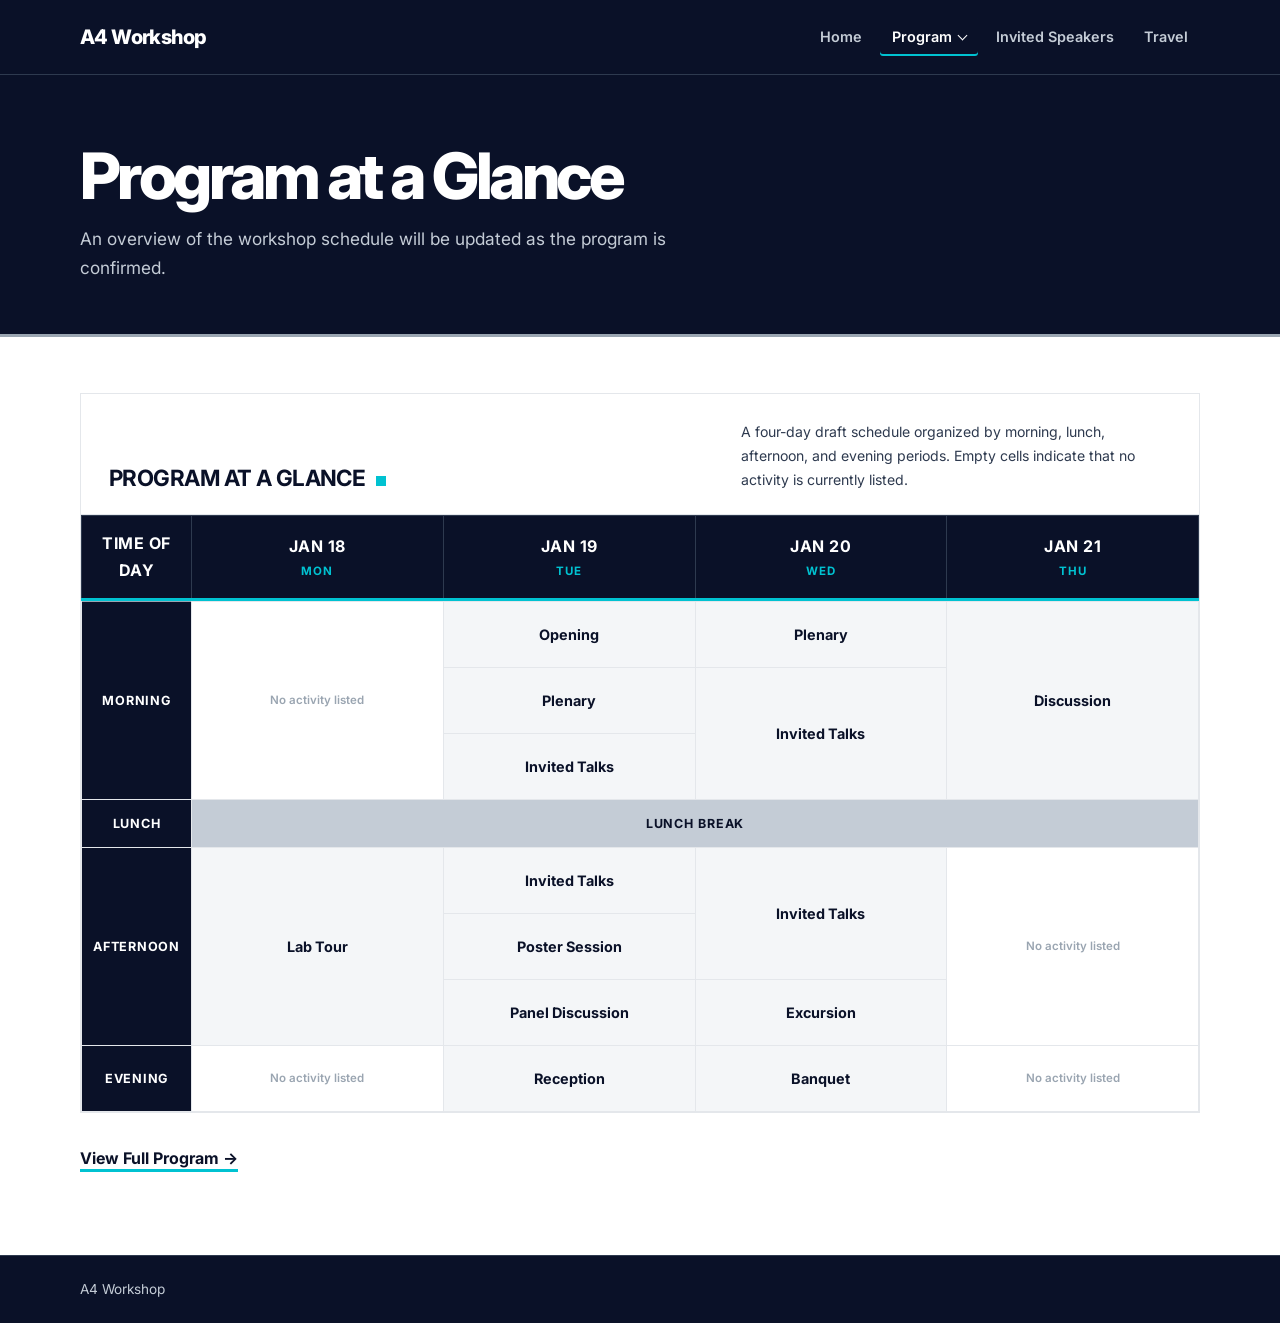
==== program-at-a-glance.html @ ccc7b1e2 "Add program navigation, schedule overview, and travel page" ====
<!doctype html>
<html lang="en">
  <head>
    <meta charset="utf-8">
    <meta name="viewport" content="width=device-width, initial-scale=1">
    <meta name="description" content="Program at a glance for A4 Workshop.">
    <title>Program at a Glance | A4 Workshop</title>
    <link rel="preconnect" href="https://fonts.googleapis.com">
    <link rel="preconnect" href="https://fonts.gstatic.com" crossorigin>
    <link href="https://fonts.googleapis.com/css2?family=Inter:wght@400;500;600;700;800&display=swap" rel="stylesheet">
    <link rel="stylesheet" href="assets/css/style.css">
    <script src="assets/js/main.js" defer></script>
  </head>
  <body>
    <header class="site-header">
      <div class="container header-inner">
        <a class="brand" href="index.html" aria-label="A4 Workshop home">A4 Workshop</a>
        <button class="menu-toggle" type="button" aria-expanded="false" aria-controls="primary-navigation">Menu</button>
        <nav id="primary-navigation" class="primary-navigation" aria-label="Primary navigation">
          <a href="index.html">Home</a>
          <div class="nav-group active">
            <button class="program-toggle" type="button" aria-expanded="false" aria-controls="program-submenu">Program</button>
            <div id="program-submenu" class="program-submenu">
              <a class="active" aria-current="page" href="program-at-a-glance.html">Program at a Glance</a>
              <a href="program.html">Full Program</a>
            </div>
          </div>
          <a href="speakers.html">Invited Speakers</a>
          <a href="travel.html">Travel</a>
        </nav>
      </div>
    </header>
    <main>
      <section class="page-hero"><div class="container"><h1>Program at a Glance</h1><p>An overview of the workshop schedule will be updated as the program is confirmed.</p></div></section>
      <section class="content-section"><div class="container">
        <figure class="program-overview" aria-labelledby="program-overview-title" aria-describedby="program-overview-description">
          <figcaption class="program-overview-heading">
            <div><h2 id="program-overview-title">Program at a Glance</h2></div>
            <p id="program-overview-description">A four-day draft schedule organized by morning, lunch, afternoon, and evening periods. Empty cells indicate that no activity is currently listed.</p>
          </figcaption>
          <div class="program-overview-scroll" tabindex="0" aria-label="Scrollable four-day program overview">
            <table class="program-overview-table">
              <caption class="visually-hidden">A4 Workshop draft program overview, January 18 through January 21</caption>
              <thead><tr><th scope="col">Time of day</th><th scope="col">Jan 18 <span>Mon</span></th><th scope="col">Jan 19 <span>Tue</span></th><th scope="col">Jan 20 <span>Wed</span></th><th scope="col">Jan 21 <span>Thu</span></th></tr></thead>
              <tbody>
                <tr><th scope="rowgroup" rowspan="3">Morning</th><td rowspan="3" class="schedule-empty"><span>No activity listed</span></td><td>Opening</td><td>Plenary</td><td rowspan="3">Discussion</td></tr>
                <tr><td>Plenary</td><td rowspan="2">Invited Talks</td></tr>
                <tr><td>Invited Talks</td></tr>
                <tr class="schedule-lunch"><th scope="row">Lunch</th><td colspan="4">Lunch Break</td></tr>
                <tr><th scope="rowgroup" rowspan="3">Afternoon</th><td rowspan="3">Lab Tour</td><td>Invited Talks</td><td rowspan="2">Invited Talks</td><td rowspan="3" class="schedule-empty"><span>No activity listed</span></td></tr>
                <tr><td>Poster Session</td></tr>
                <tr><td>Panel Discussion</td><td>Excursion</td></tr>
                <tr><th scope="row">Evening</th><td class="schedule-empty"><span>No activity listed</span></td><td>Reception</td><td>Banquet</td><td class="schedule-empty"><span>No activity listed</span></td></tr>
              </tbody>
            </table>
          </div>
        </figure>
        <p class="glance-link"><a href="program.html">View Full Program <span aria-hidden="true">→</span></a></p>
      </div></section>
    </main>
    <footer class="site-footer"><div class="container">A4 Workshop</div></footer>
  </body>
</html>
---- assets/css/style.css ----
:root {
  --navy: #0A1128;
  --slate-navy: #2E3A4F;
  --medium-gray: #9AA5B1;
  --light-gray: #E4E7EB;
  --off-white: #F4F6F8;
  --page-white: #FFFFFF;
  --cool-gray: #C4CCD6;
  --electric-cyan: #00C2D1;
  --max-width: 1120px;
}

* { box-sizing: border-box; }
html { scroll-behavior: smooth; }
body { margin: 0; background: var(--page-white); color: var(--navy); font: 400 16px/1.7 Inter, ui-sans-serif, system-ui, -apple-system, BlinkMacSystemFont, "Segoe UI", sans-serif; }
a { color: inherit; }
.container { width: min(calc(100% - 40px), var(--max-width)); margin-inline: auto; }

.site-header { position: sticky; top: 0; z-index: 10; background: var(--navy); border-bottom: 1px solid var(--slate-navy); }
.header-inner { min-height: 74px; display: flex; align-items: center; justify-content: space-between; gap: 24px; }
.brand { color: var(--page-white); font-size: 1.25rem; font-weight: 800; letter-spacing: -0.03em; text-decoration: none; }
.primary-navigation { display: flex; align-items: center; gap: 6px; }
.primary-navigation > a, .program-toggle { color: var(--cool-gray); font: 600 0.9rem/1.4 Inter, ui-sans-serif, system-ui, sans-serif; padding: 9px 12px; border: 0; border-radius: 3px; background: transparent; text-decoration: none; cursor: pointer; }
.primary-navigation > a:hover, .primary-navigation > a:focus-visible, .program-toggle:hover, .program-toggle:focus-visible { color: var(--navy); background: var(--electric-cyan); outline: none; }
.primary-navigation > a.active, .nav-group.active > .program-toggle { color: var(--page-white); box-shadow: inset 0 -2px 0 var(--electric-cyan); }
.nav-group { position: relative; }.program-toggle::after { content: ""; display: inline-block; width: 6px; height: 6px; margin: 0 0 3px 7px; border-right: 1.5px solid currentColor; border-bottom: 1.5px solid currentColor; transform: rotate(45deg); }.program-toggle[aria-expanded="true"]::after { margin-bottom: -1px; transform: rotate(225deg); }
.program-submenu { display: none; position: absolute; top: calc(100% + 8px); left: 0; z-index: 20; min-width: 218px; padding: 6px; border: 1px solid var(--slate-navy); background: var(--navy); box-shadow: 0 12px 24px rgb(10 17 40 / 20%); }.nav-group:hover .program-submenu, .nav-group:focus-within .program-submenu, .nav-group.is-open .program-submenu { display: block; }.program-submenu a { display: block; color: var(--cool-gray); padding: 9px 10px; font-size: 0.88rem; font-weight: 600; text-decoration: none; }.program-submenu a:hover, .program-submenu a:focus-visible, .program-submenu a.active { color: var(--navy); background: var(--electric-cyan); outline: none; }
.menu-toggle { display: none; border: 1px solid var(--medium-gray); border-radius: 3px; background: transparent; color: var(--page-white); padding: 7px 10px; font: inherit; }
.menu-toggle:focus-visible, a:focus-visible { outline: 3px solid var(--electric-cyan); outline-offset: 3px; }

.gateway { min-height: calc(100vh - 126px); display: grid; align-items: center; padding: 80px 0; background: var(--navy); }
.gateway-content { max-width: 850px; margin-left: max(20px, calc((100% - var(--max-width)) / 2)); }
h1, h2, h3, p { margin-top: 0; }
h1 { max-width: 700px; margin-bottom: 16px; color: var(--navy); font-size: clamp(2.6rem, 7vw, 5.4rem); font-weight: 800; line-height: 1.04; letter-spacing: -0.055em; }
h2 { font-size: 1.4rem; font-weight: 700; letter-spacing: -0.025em; line-height: 1.25; }
h3 { margin-bottom: 3px; font-size: 1.08rem; font-weight: 700; }
.gateway h1 { color: var(--page-white); }
.preview-notice { max-width: 610px; margin-bottom: 12px; color: var(--electric-cyan); font-size: 0.84rem; font-weight: 600; letter-spacing: 0.015em; }
.gateway-intro { max-width: 550px; margin-bottom: 42px; color: var(--cool-gray); font-size: 1.16rem; }
.gateway-links { display: grid; grid-template-columns: repeat(2, minmax(0, 1fr)); gap: 16px; }
.feature-link { min-height: 160px; display: grid; align-content: space-between; padding: 22px; border: 1px solid var(--slate-navy); background: var(--off-white); color: var(--navy); text-decoration: none; transition: border-color 0.16s ease, background-color 0.16s ease, transform 0.16s ease; }
.feature-link:hover, .feature-link:focus-visible { border-color: var(--electric-cyan); background: var(--page-white); transform: translateY(-2px); }
.feature-link span, .feature-link small { color: var(--slate-navy); font-size: 0.83rem; }.feature-link strong { font-size: 1.3rem; font-weight: 700; }

.page-hero { padding: 68px 0 52px; background: var(--navy); border-bottom: 3px solid var(--medium-gray); }
.page-hero h1 { margin-bottom: 14px; color: var(--page-white); font-size: clamp(2.5rem, 5vw, 4.4rem); }.page-hero p:last-child { max-width: 650px; margin-bottom: 0; color: var(--cool-gray); font-size: 1.08rem; }
.content-section { padding: 56px 0 82px; background: var(--page-white); }.section-note { max-width: 850px; margin-bottom: 30px; padding: 15px 17px; border-left: 3px solid var(--electric-cyan); background: var(--off-white); color: var(--slate-navy); font-size: 0.95rem; }

.speaker-grid { display: grid; grid-template-columns: repeat(3, minmax(0, 1fr)); gap: 22px; }.speaker-card { overflow: hidden; border: 1px solid var(--light-gray); background: var(--off-white); }.speaker-photo { aspect-ratio: 4 / 3; display: grid; place-items: center; background: var(--cool-gray); color: var(--slate-navy); text-align: center; font-size: 0.86rem; line-height: 1.4; }.speaker-content { padding: 22px; }.speaker-content h2 { margin-bottom: 10px; }.affiliation { margin-bottom: 16px; color: var(--slate-navy); font-weight: 600; }.speaker-content p { font-size: 0.94rem; }.speaker-content .bio { margin-bottom: 0; color: var(--slate-navy); }

.program-day { margin-top: 42px; }.day-heading { padding-bottom: 14px; border-bottom: 2px solid var(--medium-gray); }.day-heading h2 { margin-bottom: 0; }.timeline { margin: 0; padding: 0; list-style: none; }.timeline li { display: grid; grid-template-columns: 160px 1fr; gap: 28px; padding: 23px; border-bottom: 1px solid var(--light-gray); background: var(--off-white); }.timeline li + li { margin-top: 1px; }.timeline li.is-lunch, .timeline li.is-secondary { background: var(--cool-gray); }.timeline time { color: var(--slate-navy); font-weight: 700; }.timeline p:last-child { margin-bottom: 0; color: var(--slate-navy); }

.program-overview { margin: 0; border: 1px solid var(--light-gray); background: var(--page-white); }.program-overview-heading { display: flex; align-items: end; justify-content: space-between; gap: 28px; padding: 26px 28px 22px; border-bottom: 1px solid var(--light-gray); }.program-overview-heading h2 { margin-bottom: 0; text-transform: uppercase; }.program-overview-heading h2::after { content: ""; display: inline-block; width: 10px; height: 10px; margin-left: 11px; background: var(--electric-cyan); }.program-overview-heading > p { max-width: 430px; margin: 0; color: var(--slate-navy); font-size: 0.88rem; }.program-overview-scroll { overflow-x: auto; }.program-overview-scroll:focus-visible { outline: 3px solid var(--electric-cyan); outline-offset: 3px; }.program-overview-table { width: 100%; min-width: 900px; border-collapse: collapse; table-layout: fixed; }.program-overview-table th, .program-overview-table td { border: 1px solid var(--light-gray); }.program-overview-table thead th { padding: 14px 6px; background: var(--navy); border-color: var(--slate-navy); border-bottom: 3px solid var(--electric-cyan); color: var(--page-white); font-size: 1rem; font-weight: 700; letter-spacing: 0.03em; text-align: center; text-transform: uppercase; }.program-overview-table thead th:first-child { width: 110px; }.program-overview-table thead span { display: block; margin-top: 2px; color: var(--electric-cyan); font-size: 0.72rem; letter-spacing: 0.08em; }.program-overview-table tbody > tr { height: 66px; }.program-overview-table tbody th { padding: 10px; background: var(--navy); border-top-color: var(--medium-gray); color: var(--page-white); font-size: 0.79rem; font-weight: 700; letter-spacing: 0.06em; text-align: center; text-transform: uppercase; vertical-align: middle; }.program-overview-table tbody td { padding: 10px 8px; background: var(--off-white); color: var(--navy); font-size: 0.9rem; font-weight: 700; line-height: 1.35; text-align: center; vertical-align: middle; }.program-overview-table .schedule-lunch { height: 48px; }.program-overview-table .schedule-lunch td { background: var(--cool-gray); font-size: 0.78rem; letter-spacing: 0.07em; text-transform: uppercase; }.program-overview-table .schedule-empty { background: var(--page-white); color: var(--medium-gray); font-size: 0.72rem; font-weight: 600; }.glance-link { margin: 32px 0 0; }.glance-link a { color: var(--navy); font-weight: 700; text-decoration-color: var(--electric-cyan); text-decoration-thickness: 3px; text-underline-offset: 5px; }.visually-hidden { position: absolute; width: 1px; height: 1px; padding: 0; margin: -1px; overflow: hidden; clip: rect(0, 0, 0, 0); white-space: nowrap; border: 0; }
.anchor-navigation { border-bottom: 1px solid var(--light-gray); background: var(--off-white); }.anchor-navigation .container { display: flex; gap: 24px; overflow-x: auto; }.anchor-navigation a { flex: 0 0 auto; padding: 14px 0 12px; color: var(--slate-navy); font-size: 0.9rem; font-weight: 700; text-decoration: none; }.anchor-navigation a:hover, .anchor-navigation a:focus-visible { color: var(--navy); box-shadow: inset 0 -2px 0 var(--electric-cyan); outline: none; }.travel-layout { display: grid; gap: 56px; }.travel-section { scroll-margin-top: 110px; }.travel-section-heading { margin-bottom: 14px; border-bottom: 2px solid var(--medium-gray); }.travel-section-heading h2 { margin-bottom: 12px; }.travel-panel { padding: 26px; border: 1px solid var(--light-gray); background: var(--off-white); }.travel-panel h3 { color: var(--navy); }.travel-panel p { max-width: 720px; margin-bottom: 0; color: var(--slate-navy); }

.site-footer { padding: 22px 0; background: var(--navy); border-top: 1px solid var(--slate-navy); color: var(--cool-gray); font-size: 0.85rem; }

@media (max-width: 720px) { .header-inner { min-height: 64px; flex-wrap: wrap; padding-block: 12px; }.menu-toggle { display: block; }.primary-navigation { display: none; width: 100%; flex-direction: column; align-items: stretch; padding-top: 4px; }.primary-navigation.is-open { display: flex; }.primary-navigation > a, .program-toggle { display: block; width: 100%; padding: 10px 0; text-align: left; }.primary-navigation > a.active, .nav-group.active > .program-toggle { box-shadow: inset 2px 0 0 var(--electric-cyan); padding-left: 10px; }.nav-group { width: 100%; }.program-submenu { position: static; min-width: 0; margin: 2px 0 5px; padding: 4px 0 4px 12px; border: 0; border-left: 1px solid var(--slate-navy); box-shadow: none; }.nav-group:hover .program-submenu { display: none; }.nav-group.is-open .program-submenu, .nav-group:focus-within .program-submenu { display: block; }.program-submenu a { padding: 8px 10px; }.gateway { min-height: calc(100vh - 116px); padding: 58px 0; }.gateway-content { margin-left: auto; }.gateway-links, .speaker-grid { grid-template-columns: 1fr; }.page-hero { padding: 52px 0 40px; }.program-overview-heading { display: block; padding: 22px 20px 18px; }.program-overview-heading > p { margin-top: 14px; }.program-overview-table { min-width: 780px; }.program-overview-table thead th:first-child { width: 96px; }.program-overview-table thead th { font-size: 0.88rem; }.program-overview-table tbody td { font-size: 0.84rem; }.timeline li { grid-template-columns: 1fr; gap: 5px; padding: 20px; }.travel-layout { gap: 42px; } }
@media (prefers-reduced-motion: reduce) { html { scroll-behavior: auto; }.feature-link { transition: none; }.feature-link:hover { transform: none; } }
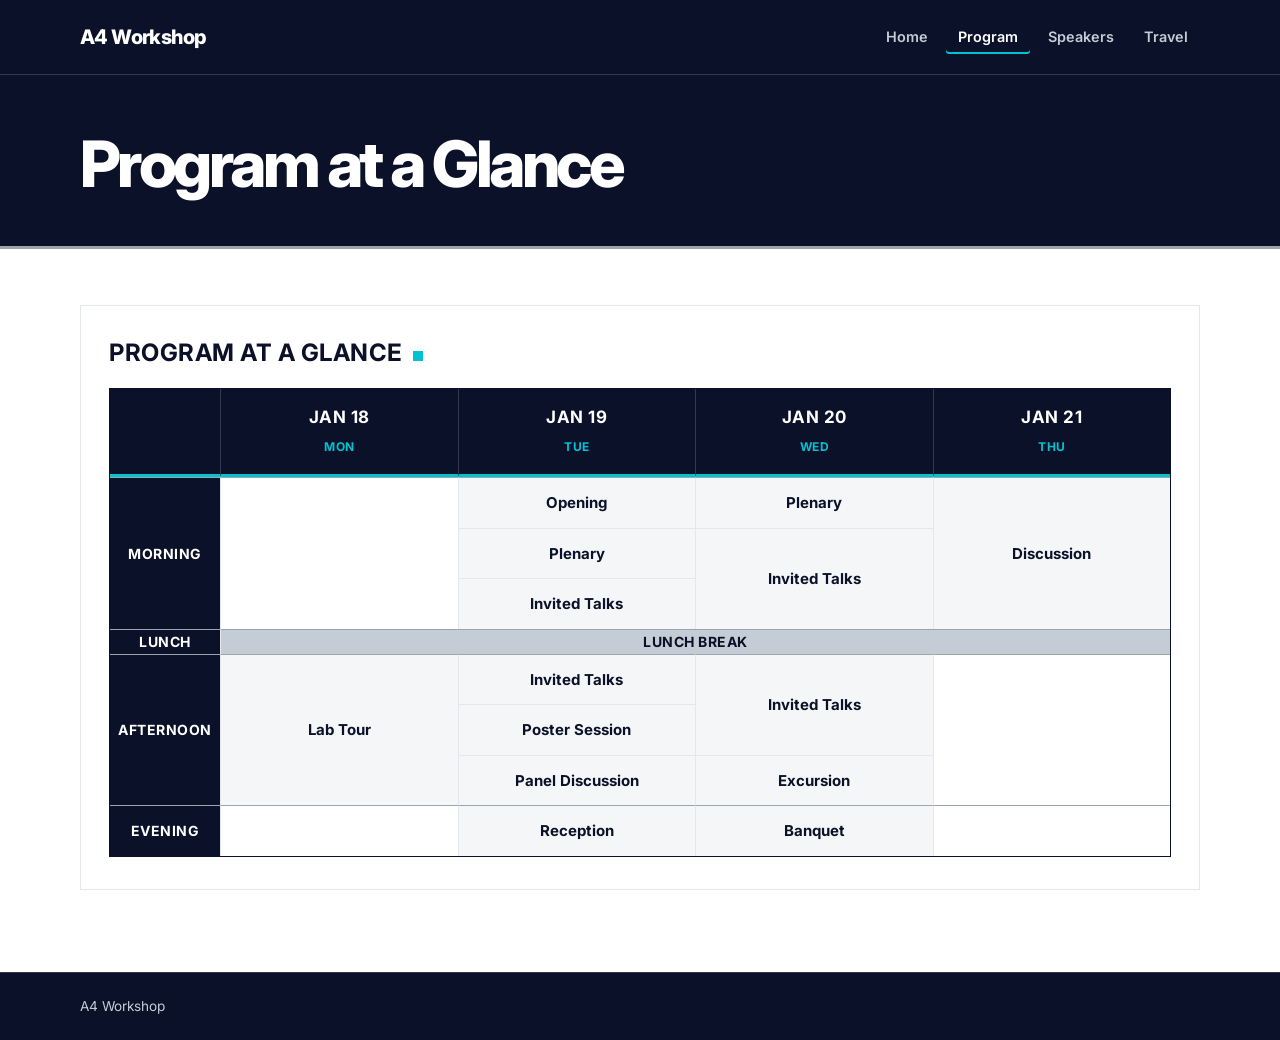
==== commit c86d0ef8: "Update workshop navigation and content" ====
--- a/program-at-a-glance.html
+++ b/program-at-a-glance.html
@@ -19,43 +19,55 @@
         <nav id="primary-navigation" class="primary-navigation" aria-label="Primary navigation">
           <a href="index.html">Home</a>
           <div class="nav-group active">
-            <button class="program-toggle" type="button" aria-expanded="false" aria-controls="program-submenu">Program</button>
+            <a class="program-link active" aria-current="page" href="program-at-a-glance.html">Program</a>
             <div id="program-submenu" class="program-submenu">
-              <a class="active" aria-current="page" href="program-at-a-glance.html">Program at a Glance</a>
               <a href="program.html">Full Program</a>
             </div>
           </div>
-          <a href="speakers.html">Invited Speakers</a>
+          <a href="speakers.html">Speakers</a>
           <a href="travel.html">Travel</a>
         </nav>
       </div>
     </header>
     <main>
-      <section class="page-hero"><div class="container"><h1>Program at a Glance</h1><p>An overview of the workshop schedule will be updated as the program is confirmed.</p></div></section>
+      <section class="page-hero"><div class="container"><h1>Program at a Glance</h1></div></section>
       <section class="content-section"><div class="container">
-        <figure class="program-overview" aria-labelledby="program-overview-title" aria-describedby="program-overview-description">
-          <figcaption class="program-overview-heading">
-            <div><h2 id="program-overview-title">Program at a Glance</h2></div>
-            <p id="program-overview-description">A four-day draft schedule organized by morning, lunch, afternoon, and evening periods. Empty cells indicate that no activity is currently listed.</p>
-          </figcaption>
-          <div class="program-overview-scroll" tabindex="0" aria-label="Scrollable four-day program overview">
-            <table class="program-overview-table">
-              <caption class="visually-hidden">A4 Workshop draft program overview, January 18 through January 21</caption>
-              <thead><tr><th scope="col">Time of day</th><th scope="col">Jan 18 <span>Mon</span></th><th scope="col">Jan 19 <span>Tue</span></th><th scope="col">Jan 20 <span>Wed</span></th><th scope="col">Jan 21 <span>Thu</span></th></tr></thead>
-              <tbody>
-                <tr><th scope="rowgroup" rowspan="3">Morning</th><td rowspan="3" class="schedule-empty"><span>No activity listed</span></td><td>Opening</td><td>Plenary</td><td rowspan="3">Discussion</td></tr>
-                <tr><td>Plenary</td><td rowspan="2">Invited Talks</td></tr>
-                <tr><td>Invited Talks</td></tr>
-                <tr class="schedule-lunch"><th scope="row">Lunch</th><td colspan="4">Lunch Break</td></tr>
-                <tr><th scope="rowgroup" rowspan="3">Afternoon</th><td rowspan="3">Lab Tour</td><td>Invited Talks</td><td rowspan="2">Invited Talks</td><td rowspan="3" class="schedule-empty"><span>No activity listed</span></td></tr>
-                <tr><td>Poster Session</td></tr>
-                <tr><td>Panel Discussion</td><td>Excursion</td></tr>
-                <tr><th scope="row">Evening</th><td class="schedule-empty"><span>No activity listed</span></td><td>Reception</td><td>Banquet</td><td class="schedule-empty"><span>No activity listed</span></td></tr>
-              </tbody>
-            </table>
+        <div style="font-family: 'Inter', 'Space Grotesk', sans-serif; background: #FFFFFF; padding: 32px 28px; border: 1px solid #E4E7EB;">
+          <div style="display:flex; align-items:baseline; gap:10px; margin-bottom:20px;">
+            <h2 style="font-weight: 700; font-size: 24px; color: #0A1128; margin: 0; letter-spacing: 0.5px; text-transform: uppercase;">Program at a glance</h2>
+            <span style="width:10px; height:10px; background:#00C2D1;"></span>
           </div>
-        </figure>
-        <p class="glance-link"><a href="program.html">View Full Program <span aria-hidden="true">→</span></a></p>
+          <div style="display: grid; grid-template-columns: 110px repeat(4, 1fr); border: 1px solid #0A1128;">
+            <div style="grid-column:1/2; grid-row:1/2; background:#0A1128; border-bottom: 3px solid #00C2D1;"></div>
+            <div style="grid-column:2/3; grid-row:1/2; background: #0A1128; color: #FFFFFF; text-align: center; padding: 14px 6px; font-weight: 700; font-size: 17px; border-left: 1px solid #2E3A4F; border-bottom: 3px solid #00C2D1; letter-spacing: 0.5px;">JAN 18<br><span style="font-size:12px; font-weight:700; color:#00C2D1;">MON</span></div>
+            <div style="grid-column:3/4; grid-row:1/2; background: #0A1128; color: #FFFFFF; text-align: center; padding: 14px 6px; font-weight: 700; font-size: 17px; border-left: 1px solid #2E3A4F; border-bottom: 3px solid #00C2D1; letter-spacing: 0.5px;">JAN 19<br><span style="font-size:12px; font-weight:700; color:#00C2D1;">TUE</span></div>
+            <div style="grid-column:4/5; grid-row:1/2; background: #0A1128; color: #FFFFFF; text-align: center; padding: 14px 6px; font-weight: 700; font-size: 17px; border-left: 1px solid #2E3A4F; border-bottom: 3px solid #00C2D1; letter-spacing: 0.5px;">JAN 20<br><span style="font-size:12px; font-weight:700; color:#00C2D1;">WED</span></div>
+            <div style="grid-column:5/6; grid-row:1/2; background: #0A1128; color: #FFFFFF; text-align: center; padding: 14px 6px; font-weight: 700; font-size: 17px; border-left: 1px solid #2E3A4F; border-bottom: 3px solid #00C2D1; letter-spacing: 0.5px;">JAN 21<br><span style="font-size:12px; font-weight:700; color:#00C2D1;">THU</span></div>
+            <div style="grid-column:1/2; grid-row:2/5; background: #0A1128; color: #FFFFFF; display:flex; align-items:center; justify-content:center; font-size: 14px; font-weight: 700; letter-spacing: 0.5px; text-transform: uppercase; border-top: 1.5px solid #9AA5B1;">Morning</div>
+            <div style="grid-column:2/3; grid-row:2/5; background:#FFFFFF; border-left:1px solid #E4E7EB; border-top:1.5px solid #9AA5B1;"></div>
+            <div style="grid-column:3/4; grid-row:2/3; background:#F4F6F8; color:#0A1128; font-weight:700; font-size:15px; padding:12px 8px; display:flex; align-items:center; justify-content:center; text-align:center; border-left:1px solid #E4E7EB; border-top:1.5px solid #9AA5B1;">Opening</div>
+            <div style="grid-column:4/5; grid-row:2/3; background:#F4F6F8; color:#0A1128; font-weight:700; font-size:15px; padding:12px 8px; display:flex; align-items:center; justify-content:center; text-align:center; border-left:1px solid #E4E7EB; border-top:1.5px solid #9AA5B1;">Plenary</div>
+            <div style="grid-column:5/6; grid-row:2/5; background:#F4F6F8; color:#0A1128; font-weight:700; font-size:15px; padding:12px 8px; display:flex; align-items:center; justify-content:center; text-align:center; border-left:1px solid #E4E7EB; border-top:1.5px solid #9AA5B1;">Discussion</div>
+            <div style="grid-column:3/4; grid-row:3/4; background:#F4F6F8; color:#0A1128; font-weight:700; font-size:15px; padding:12px 8px; display:flex; align-items:center; justify-content:center; text-align:center; border-left:1px solid #E4E7EB; border-top:1px solid #E4E7EB;">Plenary</div>
+            <div style="grid-column:4/5; grid-row:3/5; background:#F4F6F8; color:#0A1128; font-weight:700; font-size:15px; padding:12px 8px; display:flex; align-items:center; justify-content:center; text-align:center; border-left:1px solid #E4E7EB; border-top:1px solid #E4E7EB;">Invited Talks</div>
+            <div style="grid-column:3/4; grid-row:4/5; background:#F4F6F8; color:#0A1128; font-weight:700; font-size:15px; padding:12px 8px; display:flex; align-items:center; justify-content:center; text-align:center; border-left:1px solid #E4E7EB; border-top:1px solid #E4E7EB;">Invited Talks</div>
+            <div style="grid-column:1/2; grid-row:5/6; background:#0A1128; color:#FFFFFF; display:flex; align-items:center; justify-content:center; font-size:14px; font-weight:700; letter-spacing:0.5px; text-transform:uppercase; border-top:1.5px solid #9AA5B1;">Lunch</div>
+            <div style="grid-column:2/6; grid-row:5/6; background:#C4CCD6; color:#0A1128; font-weight:700; font-size:14px; letter-spacing:0.5px; text-transform:uppercase; display:flex; align-items:center; justify-content:center; border-left:1px solid #E4E7EB; border-top:1.5px solid #9AA5B1;">Lunch break</div>
+            <div style="grid-column:1/2; grid-row:6/9; background:#0A1128; color:#FFFFFF; display:flex; align-items:center; justify-content:center; font-size:14px; font-weight:700; letter-spacing:0.5px; text-transform:uppercase; border-top:1.5px solid #9AA5B1;">Afternoon</div>
+            <div style="grid-column:2/3; grid-row:6/9; background:#F4F6F8; color:#0A1128; font-weight:700; font-size:15px; padding:12px 8px; display:flex; align-items:center; justify-content:center; text-align:center; border-left:1px solid #E4E7EB; border-top:1.5px solid #9AA5B1;">Lab Tour</div>
+            <div style="grid-column:3/4; grid-row:6/7; background:#F4F6F8; color:#0A1128; font-weight:700; font-size:15px; padding:12px 8px; display:flex; align-items:center; justify-content:center; text-align:center; border-left:1px solid #E4E7EB; border-top:1.5px solid #9AA5B1;">Invited Talks</div>
+            <div style="grid-column:4/5; grid-row:6/8; background:#F4F6F8; color:#0A1128; font-weight:700; font-size:15px; padding:12px 8px; display:flex; align-items:center; justify-content:center; text-align:center; border-left:1px solid #E4E7EB; border-top:1.5px solid #9AA5B1;">Invited Talks</div>
+            <div style="grid-column:5/6; grid-row:6/9; background:#FFFFFF; border-left:1px solid #E4E7EB; border-top:1.5px solid #9AA5B1;"></div>
+            <div style="grid-column:3/4; grid-row:7/8; background:#F4F6F8; color:#0A1128; font-weight:700; font-size:15px; padding:12px 8px; display:flex; align-items:center; justify-content:center; text-align:center; border-left:1px solid #E4E7EB; border-top:1px solid #E4E7EB;">Poster Session</div>
+            <div style="grid-column:3/4; grid-row:8/9; background:#F4F6F8; color:#0A1128; font-weight:700; font-size:15px; padding:12px 8px; display:flex; align-items:center; justify-content:center; text-align:center; border-left:1px solid #E4E7EB; border-top:1px solid #E4E7EB;">Panel Discussion</div>
+            <div style="grid-column:4/5; grid-row:8/9; background:#F4F6F8; color:#0A1128; font-weight:700; font-size:15px; padding:12px 8px; display:flex; align-items:center; justify-content:center; text-align:center; border-left:1px solid #E4E7EB; border-top:1px solid #E4E7EB;">Excursion</div>
+            <div style="grid-column:1/2; grid-row:9/10; background:#0A1128; color:#FFFFFF; display:flex; align-items:center; justify-content:center; font-size:14px; font-weight:700; letter-spacing:0.5px; text-transform:uppercase; border-top:1.5px solid #9AA5B1;">Evening</div>
+            <div style="grid-column:2/3; grid-row:9/10; background:#FFFFFF; border-left:1px solid #E4E7EB; border-top:1.5px solid #9AA5B1;"></div>
+            <div style="grid-column:3/4; grid-row:9/10; background:#F4F6F8; color:#0A1128; font-weight:700; font-size:15px; padding:12px 8px; display:flex; align-items:center; justify-content:center; text-align:center; border-left:1px solid #E4E7EB; border-top:1.5px solid #9AA5B1;">Reception</div>
+            <div style="grid-column:4/5; grid-row:9/10; background:#F4F6F8; color:#0A1128; font-weight:700; font-size:15px; padding:12px 8px; display:flex; align-items:center; justify-content:center; text-align:center; border-left:1px solid #E4E7EB; border-top:1.5px solid #9AA5B1;">Banquet</div>
+            <div style="grid-column:5/6; grid-row:9/10; background:#FFFFFF; border-left:1px solid #E4E7EB; border-top:1.5px solid #9AA5B1;"></div>
+          </div>
+        </div>
       </div></section>
     </main>
     <footer class="site-footer"><div class="container">A4 Workshop</div></footer>
--- a/assets/css/style.css
+++ b/assets/css/style.css
@@ -1,6 +1,7 @@
 :root {
   --navy: #0A1128;
   --slate-navy: #2E3A4F;
+  --soft-navy: #5B6B8C;
   --medium-gray: #9AA5B1;
   --light-gray: #E4E7EB;
   --off-white: #F4F6F8;
@@ -20,10 +21,10 @@
 .header-inner { min-height: 74px; display: flex; align-items: center; justify-content: space-between; gap: 24px; }
 .brand { color: var(--page-white); font-size: 1.25rem; font-weight: 800; letter-spacing: -0.03em; text-decoration: none; }
 .primary-navigation { display: flex; align-items: center; gap: 6px; }
-.primary-navigation > a, .program-toggle { color: var(--cool-gray); font: 600 0.9rem/1.4 Inter, ui-sans-serif, system-ui, sans-serif; padding: 9px 12px; border: 0; border-radius: 3px; background: transparent; text-decoration: none; cursor: pointer; }
-.primary-navigation > a:hover, .primary-navigation > a:focus-visible, .program-toggle:hover, .program-toggle:focus-visible { color: var(--navy); background: var(--electric-cyan); outline: none; }
-.primary-navigation > a.active, .nav-group.active > .program-toggle { color: var(--page-white); box-shadow: inset 0 -2px 0 var(--electric-cyan); }
-.nav-group { position: relative; }.program-toggle::after { content: ""; display: inline-block; width: 6px; height: 6px; margin: 0 0 3px 7px; border-right: 1.5px solid currentColor; border-bottom: 1.5px solid currentColor; transform: rotate(45deg); }.program-toggle[aria-expanded="true"]::after { margin-bottom: -1px; transform: rotate(225deg); }
+.primary-navigation > a, .program-link { color: var(--cool-gray); font: 600 0.9rem/1.4 Inter, ui-sans-serif, system-ui, sans-serif; padding: 9px 12px; border: 0; border-radius: 3px; background: transparent; text-decoration: none; }
+.primary-navigation > a:hover, .primary-navigation > a:focus-visible, .program-link:hover, .program-link:focus-visible { color: var(--navy); background: var(--electric-cyan); outline: none; }
+.primary-navigation > a.active, .program-link.active, .nav-group.active > .program-link { color: var(--page-white); box-shadow: inset 0 -2px 0 var(--electric-cyan); }
+.nav-group { position: relative; }
 .program-submenu { display: none; position: absolute; top: calc(100% + 8px); left: 0; z-index: 20; min-width: 218px; padding: 6px; border: 1px solid var(--slate-navy); background: var(--navy); box-shadow: 0 12px 24px rgb(10 17 40 / 20%); }.nav-group:hover .program-submenu, .nav-group:focus-within .program-submenu, .nav-group.is-open .program-submenu { display: block; }.program-submenu a { display: block; color: var(--cool-gray); padding: 9px 10px; font-size: 0.88rem; font-weight: 600; text-decoration: none; }.program-submenu a:hover, .program-submenu a:focus-visible, .program-submenu a.active { color: var(--navy); background: var(--electric-cyan); outline: none; }
 .menu-toggle { display: none; border: 1px solid var(--medium-gray); border-radius: 3px; background: transparent; color: var(--page-white); padding: 7px 10px; font: inherit; }
 .menu-toggle:focus-visible, a:focus-visible { outline: 3px solid var(--electric-cyan); outline-offset: 3px; }
@@ -42,18 +43,18 @@
 .feature-link:hover, .feature-link:focus-visible { border-color: var(--electric-cyan); background: var(--page-white); transform: translateY(-2px); }
 .feature-link span, .feature-link small { color: var(--slate-navy); font-size: 0.83rem; }.feature-link strong { font-size: 1.3rem; font-weight: 700; }
 
-.page-hero { padding: 68px 0 52px; background: var(--navy); border-bottom: 3px solid var(--medium-gray); }
-.page-hero h1 { margin-bottom: 14px; color: var(--page-white); font-size: clamp(2.5rem, 5vw, 4.4rem); }.page-hero p:last-child { max-width: 650px; margin-bottom: 0; color: var(--cool-gray); font-size: 1.08rem; }
+.page-hero { padding: 56px 0 48px; background: var(--navy); border-bottom: 3px solid var(--medium-gray); }
+.page-hero h1 { margin-bottom: 0; color: var(--page-white); font-size: clamp(2.5rem, 5vw, 4.4rem); }
 .content-section { padding: 56px 0 82px; background: var(--page-white); }.section-note { max-width: 850px; margin-bottom: 30px; padding: 15px 17px; border-left: 3px solid var(--electric-cyan); background: var(--off-white); color: var(--slate-navy); font-size: 0.95rem; }
 
-.speaker-grid { display: grid; grid-template-columns: repeat(3, minmax(0, 1fr)); gap: 22px; }.speaker-card { overflow: hidden; border: 1px solid var(--light-gray); background: var(--off-white); }.speaker-photo { aspect-ratio: 4 / 3; display: grid; place-items: center; background: var(--cool-gray); color: var(--slate-navy); text-align: center; font-size: 0.86rem; line-height: 1.4; }.speaker-content { padding: 22px; }.speaker-content h2 { margin-bottom: 10px; }.affiliation { margin-bottom: 16px; color: var(--slate-navy); font-weight: 600; }.speaker-content p { font-size: 0.94rem; }.speaker-content .bio { margin-bottom: 0; color: var(--slate-navy); }
+.speaker-notice { max-width: 760px; margin: 0 0 34px; color: var(--slate-navy); font-size: 1rem; font-weight: 500; line-height: 1.6; }.speaker-section + .speaker-section { margin-top: 54px; }.speaker-section h2 { display: flex; align-items: center; gap: 10px; margin-bottom: 15px; color: var(--navy); }.speaker-section h2::before { content: ""; width: 10px; height: 10px; flex: 0 0 auto; background: var(--electric-cyan); }.speaker-table { width: 100%; border-collapse: collapse; border-top: 2px solid var(--medium-gray); }.speaker-table th, .speaker-table td { padding: 18px 4px; border-bottom: 1px solid var(--light-gray); text-align: left; vertical-align: top; }.speaker-table th { background: var(--off-white); color: var(--navy); font-size: 0.8rem; font-weight: 700; letter-spacing: 0.06em; text-transform: uppercase; }.speaker-table th:first-child, .speaker-table td:first-child { width: 42%; }.speaker-table td:first-child { color: var(--navy); font-size: 1.08rem; font-weight: 700; line-height: 1.35; }.speaker-table td:last-child { color: var(--slate-navy); line-height: 1.5; }
 
 .program-day { margin-top: 42px; }.day-heading { padding-bottom: 14px; border-bottom: 2px solid var(--medium-gray); }.day-heading h2 { margin-bottom: 0; }.timeline { margin: 0; padding: 0; list-style: none; }.timeline li { display: grid; grid-template-columns: 160px 1fr; gap: 28px; padding: 23px; border-bottom: 1px solid var(--light-gray); background: var(--off-white); }.timeline li + li { margin-top: 1px; }.timeline li.is-lunch, .timeline li.is-secondary { background: var(--cool-gray); }.timeline time { color: var(--slate-navy); font-weight: 700; }.timeline p:last-child { margin-bottom: 0; color: var(--slate-navy); }
 
-.program-overview { margin: 0; border: 1px solid var(--light-gray); background: var(--page-white); }.program-overview-heading { display: flex; align-items: end; justify-content: space-between; gap: 28px; padding: 26px 28px 22px; border-bottom: 1px solid var(--light-gray); }.program-overview-heading h2 { margin-bottom: 0; text-transform: uppercase; }.program-overview-heading h2::after { content: ""; display: inline-block; width: 10px; height: 10px; margin-left: 11px; background: var(--electric-cyan); }.program-overview-heading > p { max-width: 430px; margin: 0; color: var(--slate-navy); font-size: 0.88rem; }.program-overview-scroll { overflow-x: auto; }.program-overview-scroll:focus-visible { outline: 3px solid var(--electric-cyan); outline-offset: 3px; }.program-overview-table { width: 100%; min-width: 900px; border-collapse: collapse; table-layout: fixed; }.program-overview-table th, .program-overview-table td { border: 1px solid var(--light-gray); }.program-overview-table thead th { padding: 14px 6px; background: var(--navy); border-color: var(--slate-navy); border-bottom: 3px solid var(--electric-cyan); color: var(--page-white); font-size: 1rem; font-weight: 700; letter-spacing: 0.03em; text-align: center; text-transform: uppercase; }.program-overview-table thead th:first-child { width: 110px; }.program-overview-table thead span { display: block; margin-top: 2px; color: var(--electric-cyan); font-size: 0.72rem; letter-spacing: 0.08em; }.program-overview-table tbody > tr { height: 66px; }.program-overview-table tbody th { padding: 10px; background: var(--navy); border-top-color: var(--medium-gray); color: var(--page-white); font-size: 0.79rem; font-weight: 700; letter-spacing: 0.06em; text-align: center; text-transform: uppercase; vertical-align: middle; }.program-overview-table tbody td { padding: 10px 8px; background: var(--off-white); color: var(--navy); font-size: 0.9rem; font-weight: 700; line-height: 1.35; text-align: center; vertical-align: middle; }.program-overview-table .schedule-lunch { height: 48px; }.program-overview-table .schedule-lunch td { background: var(--cool-gray); font-size: 0.78rem; letter-spacing: 0.07em; text-transform: uppercase; }.program-overview-table .schedule-empty { background: var(--page-white); color: var(--medium-gray); font-size: 0.72rem; font-weight: 600; }.glance-link { margin: 32px 0 0; }.glance-link a { color: var(--navy); font-weight: 700; text-decoration-color: var(--electric-cyan); text-decoration-thickness: 3px; text-underline-offset: 5px; }.visually-hidden { position: absolute; width: 1px; height: 1px; padding: 0; margin: -1px; overflow: hidden; clip: rect(0, 0, 0, 0); white-space: nowrap; border: 0; }
+.program-overview { margin: 0; background: var(--page-white); }.program-overview-scroll { overflow-x: auto; }.program-overview-scroll:focus-visible { outline: 3px solid var(--electric-cyan); outline-offset: 3px; }.program-overview-table { width: 100%; min-width: 900px; border-collapse: collapse; border-top: 2px solid var(--medium-gray); table-layout: fixed; }.program-overview-table th, .program-overview-table td { border: 1px solid var(--light-gray); }.program-overview-table thead th { padding: 10px 8px; background: var(--soft-navy); border-color: var(--soft-navy); border-bottom: 2px solid var(--electric-cyan); color: var(--page-white); font-size: 0.98rem; font-weight: 700; letter-spacing: 0.03em; line-height: 1.15; text-align: center; text-transform: uppercase; }.program-overview-table thead th:first-child { width: 120px; }.program-overview-table thead span { display: block; margin-top: 0; color: var(--page-white); font-size: 0.76rem; letter-spacing: 0.08em; line-height: 1.1; }.program-overview-table tbody > tr { height: 72px; }.program-overview-table tbody th { padding: 9px 8px; background: var(--soft-navy); border-top-color: var(--medium-gray); color: var(--page-white); font-size: 0.84rem; font-weight: 700; letter-spacing: 0.06em; line-height: 1.2; text-align: center; text-transform: uppercase; vertical-align: middle; }.program-overview-table tbody td { padding: 12px 10px; background: var(--off-white); color: var(--navy); font-size: 1.05rem; font-weight: 700; line-height: 1.4; text-align: center; vertical-align: middle; }.program-overview-table .schedule-lunch { height: 54px; }.program-overview-table .schedule-lunch td { background: var(--cool-gray); font-size: 0.95rem; letter-spacing: 0.07em; text-transform: uppercase; }.program-overview-table .schedule-empty { background: var(--page-white); }.glance-link { margin: 32px 0 0; }.glance-link a { color: var(--navy); font-weight: 700; text-decoration-color: var(--electric-cyan); text-decoration-thickness: 3px; text-underline-offset: 5px; }.visually-hidden { position: absolute; width: 1px; height: 1px; padding: 0; margin: -1px; overflow: hidden; clip: rect(0, 0, 0, 0); white-space: nowrap; border: 0; }
 .anchor-navigation { border-bottom: 1px solid var(--light-gray); background: var(--off-white); }.anchor-navigation .container { display: flex; gap: 24px; overflow-x: auto; }.anchor-navigation a { flex: 0 0 auto; padding: 14px 0 12px; color: var(--slate-navy); font-size: 0.9rem; font-weight: 700; text-decoration: none; }.anchor-navigation a:hover, .anchor-navigation a:focus-visible { color: var(--navy); box-shadow: inset 0 -2px 0 var(--electric-cyan); outline: none; }.travel-layout { display: grid; gap: 56px; }.travel-section { scroll-margin-top: 110px; }.travel-section-heading { margin-bottom: 14px; border-bottom: 2px solid var(--medium-gray); }.travel-section-heading h2 { margin-bottom: 12px; }.travel-panel { padding: 26px; border: 1px solid var(--light-gray); background: var(--off-white); }.travel-panel h3 { color: var(--navy); }.travel-panel p { max-width: 720px; margin-bottom: 0; color: var(--slate-navy); }
 
 .site-footer { padding: 22px 0; background: var(--navy); border-top: 1px solid var(--slate-navy); color: var(--cool-gray); font-size: 0.85rem; }
 
-@media (max-width: 720px) { .header-inner { min-height: 64px; flex-wrap: wrap; padding-block: 12px; }.menu-toggle { display: block; }.primary-navigation { display: none; width: 100%; flex-direction: column; align-items: stretch; padding-top: 4px; }.primary-navigation.is-open { display: flex; }.primary-navigation > a, .program-toggle { display: block; width: 100%; padding: 10px 0; text-align: left; }.primary-navigation > a.active, .nav-group.active > .program-toggle { box-shadow: inset 2px 0 0 var(--electric-cyan); padding-left: 10px; }.nav-group { width: 100%; }.program-submenu { position: static; min-width: 0; margin: 2px 0 5px; padding: 4px 0 4px 12px; border: 0; border-left: 1px solid var(--slate-navy); box-shadow: none; }.nav-group:hover .program-submenu { display: none; }.nav-group.is-open .program-submenu, .nav-group:focus-within .program-submenu { display: block; }.program-submenu a { padding: 8px 10px; }.gateway { min-height: calc(100vh - 116px); padding: 58px 0; }.gateway-content { margin-left: auto; }.gateway-links, .speaker-grid { grid-template-columns: 1fr; }.page-hero { padding: 52px 0 40px; }.program-overview-heading { display: block; padding: 22px 20px 18px; }.program-overview-heading > p { margin-top: 14px; }.program-overview-table { min-width: 780px; }.program-overview-table thead th:first-child { width: 96px; }.program-overview-table thead th { font-size: 0.88rem; }.program-overview-table tbody td { font-size: 0.84rem; }.timeline li { grid-template-columns: 1fr; gap: 5px; padding: 20px; }.travel-layout { gap: 42px; } }
+@media (max-width: 720px) { .header-inner { min-height: 64px; flex-wrap: wrap; padding-block: 12px; }.menu-toggle { display: block; }.primary-navigation { display: none; width: 100%; flex-direction: column; align-items: stretch; padding-top: 4px; }.primary-navigation.is-open { display: flex; }.primary-navigation > a, .program-link { display: block; width: 100%; padding: 10px 0; text-align: left; }.primary-navigation > a.active, .program-link.active, .nav-group.active > .program-link { box-shadow: inset 2px 0 0 var(--electric-cyan); padding-left: 10px; }.nav-group { width: 100%; }.program-submenu { display: block; position: static; min-width: 0; margin: 2px 0 5px; padding: 4px 0 4px 12px; border: 0; border-left: 1px solid var(--slate-navy); box-shadow: none; }.program-submenu a { padding: 8px 10px; }.gateway { min-height: calc(100vh - 116px); padding: 58px 0; }.gateway-content { margin-left: auto; }.gateway-links { grid-template-columns: 1fr; }.page-hero { padding: 44px 0 36px; }.speaker-notice { margin-bottom: 28px; font-size: 0.96rem; }.speaker-section h2 { gap: 9px; }.speaker-section h2::before { width: 9px; height: 9px; }.speaker-table, .speaker-table thead, .speaker-table tbody, .speaker-table tr, .speaker-table th, .speaker-table td { display: block; width: 100%; }.speaker-table thead tr { display: grid; grid-template-columns: 42% 58%; }.speaker-table th, .speaker-table td { padding: 13px 0; }.speaker-table th:first-child, .speaker-table td:first-child { width: auto; }.speaker-table tbody tr { padding: 17px 0; border-bottom: 1px solid var(--light-gray); }.speaker-table tbody td { border: 0; padding: 0; }.speaker-table tbody td + td { margin-top: 6px; font-size: 0.94rem; }.program-overview-table { min-width: 860px; }.program-overview-table thead th:first-child { width: 108px; }.program-overview-table thead th { font-size: 0.98rem; }.program-overview-table thead span { font-size: 0.76rem; }.program-overview-table tbody th { font-size: 0.88rem; }.program-overview-table tbody td { font-size: 0.98rem; }.program-overview-table .schedule-lunch td { font-size: 0.88rem; }.timeline li { grid-template-columns: 1fr; gap: 5px; padding: 20px; }.travel-layout { gap: 42px; } }
 @media (prefers-reduced-motion: reduce) { html { scroll-behavior: auto; }.feature-link { transition: none; }.feature-link:hover { transform: none; } }
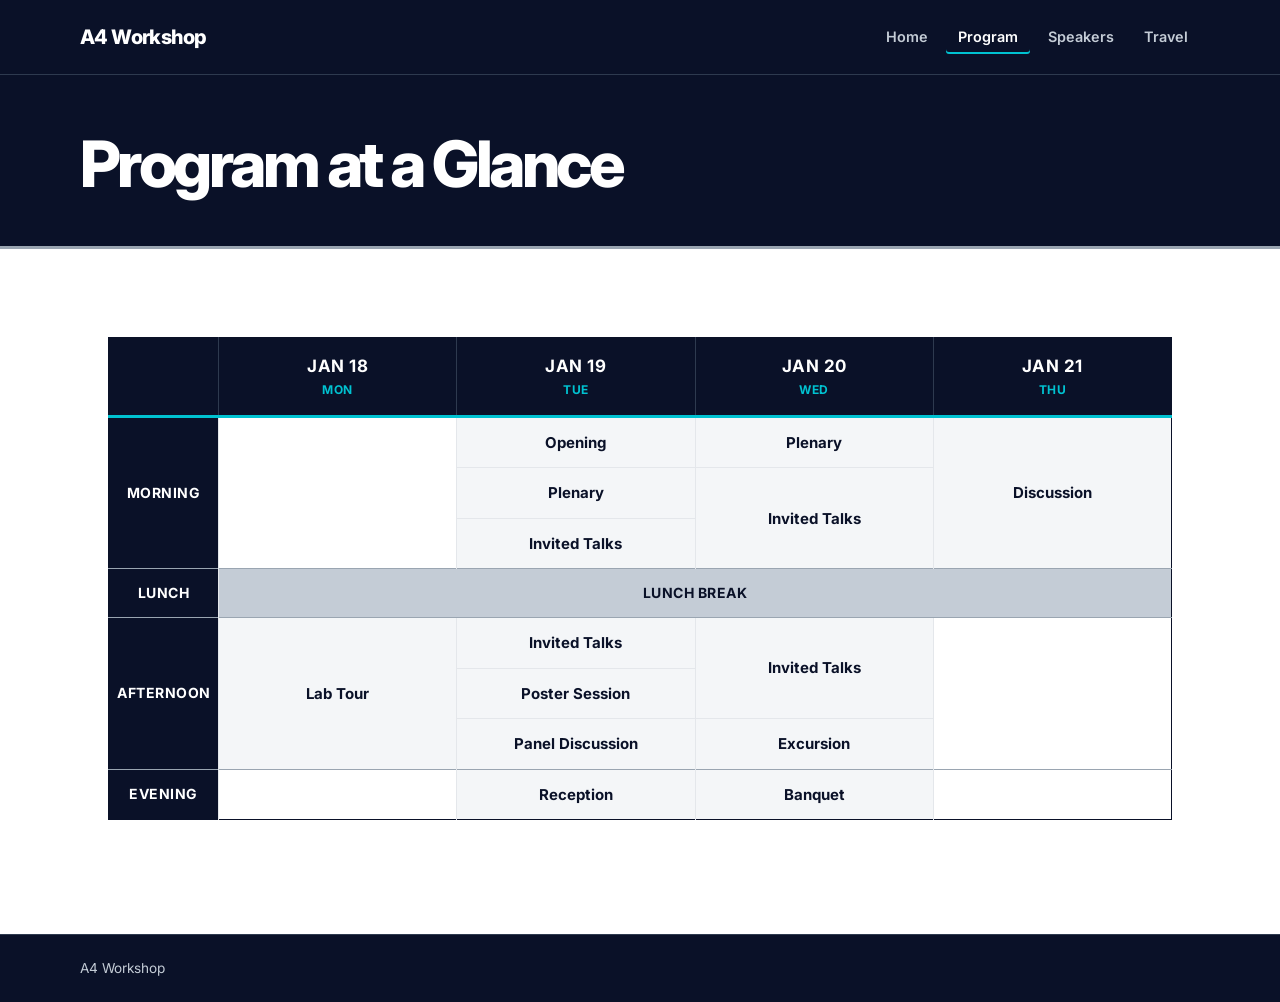
==== commit bc3f9ef8: "Refine workshop home and program overview" ====
--- a/program-at-a-glance.html
+++ b/program-at-a-glance.html
@@ -8,7 +8,7 @@
     <link rel="preconnect" href="https://fonts.googleapis.com">
     <link rel="preconnect" href="https://fonts.gstatic.com" crossorigin>
     <link href="https://fonts.googleapis.com/css2?family=Inter:wght@400;500;600;700;800&display=swap" rel="stylesheet">
-    <link rel="stylesheet" href="assets/css/style.css">
+    <link rel="stylesheet" href="assets/css/style.css?v=20260914-2">
     <script src="assets/js/main.js" defer></script>
   </head>
   <body>
@@ -32,42 +32,63 @@
     <main>
       <section class="page-hero"><div class="container"><h1>Program at a Glance</h1></div></section>
       <section class="content-section"><div class="container">
-        <div style="font-family: 'Inter', 'Space Grotesk', sans-serif; background: #FFFFFF; padding: 32px 28px; border: 1px solid #E4E7EB;">
-          <div style="display:flex; align-items:baseline; gap:10px; margin-bottom:20px;">
-            <h2 style="font-weight: 700; font-size: 24px; color: #0A1128; margin: 0; letter-spacing: 0.5px; text-transform: uppercase;">Program at a glance</h2>
-            <span style="width:10px; height:10px; background:#00C2D1;"></span>
+        <figure class="program-overview">
+          <figcaption class="visually-hidden">Four-day workshop overview, arranged by morning, lunch, afternoon, and evening.</figcaption>
+          <div class="program-overview-scroll" tabindex="0" role="region" aria-label="Program at a Glance schedule. Scroll horizontally to view all dates.">
+            <table class="program-overview-table">
+              <thead>
+                <tr>
+                  <th scope="col"><span class="visually-hidden">Time of day</span></th>
+                  <th scope="col">Jan 18<span>Mon</span></th>
+                  <th scope="col">Jan 19<span>Tue</span></th>
+                  <th scope="col">Jan 20<span>Wed</span></th>
+                  <th scope="col">Jan 21<span>Thu</span></th>
+                </tr>
+              </thead>
+              <tbody>
+                <tr>
+                  <th scope="rowgroup" rowspan="3">Morning</th>
+                  <td class="schedule-empty" rowspan="3"></td>
+                  <td>Opening</td>
+                  <td>Plenary</td>
+                  <td rowspan="3">Discussion</td>
+                </tr>
+                <tr>
+                  <td>Plenary</td>
+                  <td rowspan="2">Invited Talks</td>
+                </tr>
+                <tr>
+                  <td>Invited Talks</td>
+                </tr>
+                <tr class="schedule-lunch">
+                  <th scope="row">Lunch</th>
+                  <td colspan="4">Lunch Break</td>
+                </tr>
+                <tr>
+                  <th scope="rowgroup" rowspan="3">Afternoon</th>
+                  <td rowspan="3">Lab Tour</td>
+                  <td>Invited Talks</td>
+                  <td rowspan="2">Invited Talks</td>
+                  <td class="schedule-empty" rowspan="3"></td>
+                </tr>
+                <tr>
+                  <td>Poster Session</td>
+                </tr>
+                <tr>
+                  <td>Panel Discussion</td>
+                  <td>Excursion</td>
+                </tr>
+                <tr class="schedule-evening">
+                  <th scope="row">Evening</th>
+                  <td class="schedule-empty"></td>
+                  <td>Reception</td>
+                  <td>Banquet</td>
+                  <td class="schedule-empty"></td>
+                </tr>
+              </tbody>
+            </table>
           </div>
-          <div style="display: grid; grid-template-columns: 110px repeat(4, 1fr); border: 1px solid #0A1128;">
-            <div style="grid-column:1/2; grid-row:1/2; background:#0A1128; border-bottom: 3px solid #00C2D1;"></div>
-            <div style="grid-column:2/3; grid-row:1/2; background: #0A1128; color: #FFFFFF; text-align: center; padding: 14px 6px; font-weight: 700; font-size: 17px; border-left: 1px solid #2E3A4F; border-bottom: 3px solid #00C2D1; letter-spacing: 0.5px;">JAN 18<br><span style="font-size:12px; font-weight:700; color:#00C2D1;">MON</span></div>
-            <div style="grid-column:3/4; grid-row:1/2; background: #0A1128; color: #FFFFFF; text-align: center; padding: 14px 6px; font-weight: 700; font-size: 17px; border-left: 1px solid #2E3A4F; border-bottom: 3px solid #00C2D1; letter-spacing: 0.5px;">JAN 19<br><span style="font-size:12px; font-weight:700; color:#00C2D1;">TUE</span></div>
-            <div style="grid-column:4/5; grid-row:1/2; background: #0A1128; color: #FFFFFF; text-align: center; padding: 14px 6px; font-weight: 700; font-size: 17px; border-left: 1px solid #2E3A4F; border-bottom: 3px solid #00C2D1; letter-spacing: 0.5px;">JAN 20<br><span style="font-size:12px; font-weight:700; color:#00C2D1;">WED</span></div>
-            <div style="grid-column:5/6; grid-row:1/2; background: #0A1128; color: #FFFFFF; text-align: center; padding: 14px 6px; font-weight: 700; font-size: 17px; border-left: 1px solid #2E3A4F; border-bottom: 3px solid #00C2D1; letter-spacing: 0.5px;">JAN 21<br><span style="font-size:12px; font-weight:700; color:#00C2D1;">THU</span></div>
-            <div style="grid-column:1/2; grid-row:2/5; background: #0A1128; color: #FFFFFF; display:flex; align-items:center; justify-content:center; font-size: 14px; font-weight: 700; letter-spacing: 0.5px; text-transform: uppercase; border-top: 1.5px solid #9AA5B1;">Morning</div>
-            <div style="grid-column:2/3; grid-row:2/5; background:#FFFFFF; border-left:1px solid #E4E7EB; border-top:1.5px solid #9AA5B1;"></div>
-            <div style="grid-column:3/4; grid-row:2/3; background:#F4F6F8; color:#0A1128; font-weight:700; font-size:15px; padding:12px 8px; display:flex; align-items:center; justify-content:center; text-align:center; border-left:1px solid #E4E7EB; border-top:1.5px solid #9AA5B1;">Opening</div>
-            <div style="grid-column:4/5; grid-row:2/3; background:#F4F6F8; color:#0A1128; font-weight:700; font-size:15px; padding:12px 8px; display:flex; align-items:center; justify-content:center; text-align:center; border-left:1px solid #E4E7EB; border-top:1.5px solid #9AA5B1;">Plenary</div>
-            <div style="grid-column:5/6; grid-row:2/5; background:#F4F6F8; color:#0A1128; font-weight:700; font-size:15px; padding:12px 8px; display:flex; align-items:center; justify-content:center; text-align:center; border-left:1px solid #E4E7EB; border-top:1.5px solid #9AA5B1;">Discussion</div>
-            <div style="grid-column:3/4; grid-row:3/4; background:#F4F6F8; color:#0A1128; font-weight:700; font-size:15px; padding:12px 8px; display:flex; align-items:center; justify-content:center; text-align:center; border-left:1px solid #E4E7EB; border-top:1px solid #E4E7EB;">Plenary</div>
-            <div style="grid-column:4/5; grid-row:3/5; background:#F4F6F8; color:#0A1128; font-weight:700; font-size:15px; padding:12px 8px; display:flex; align-items:center; justify-content:center; text-align:center; border-left:1px solid #E4E7EB; border-top:1px solid #E4E7EB;">Invited Talks</div>
-            <div style="grid-column:3/4; grid-row:4/5; background:#F4F6F8; color:#0A1128; font-weight:700; font-size:15px; padding:12px 8px; display:flex; align-items:center; justify-content:center; text-align:center; border-left:1px solid #E4E7EB; border-top:1px solid #E4E7EB;">Invited Talks</div>
-            <div style="grid-column:1/2; grid-row:5/6; background:#0A1128; color:#FFFFFF; display:flex; align-items:center; justify-content:center; font-size:14px; font-weight:700; letter-spacing:0.5px; text-transform:uppercase; border-top:1.5px solid #9AA5B1;">Lunch</div>
-            <div style="grid-column:2/6; grid-row:5/6; background:#C4CCD6; color:#0A1128; font-weight:700; font-size:14px; letter-spacing:0.5px; text-transform:uppercase; display:flex; align-items:center; justify-content:center; border-left:1px solid #E4E7EB; border-top:1.5px solid #9AA5B1;">Lunch break</div>
-            <div style="grid-column:1/2; grid-row:6/9; background:#0A1128; color:#FFFFFF; display:flex; align-items:center; justify-content:center; font-size:14px; font-weight:700; letter-spacing:0.5px; text-transform:uppercase; border-top:1.5px solid #9AA5B1;">Afternoon</div>
-            <div style="grid-column:2/3; grid-row:6/9; background:#F4F6F8; color:#0A1128; font-weight:700; font-size:15px; padding:12px 8px; display:flex; align-items:center; justify-content:center; text-align:center; border-left:1px solid #E4E7EB; border-top:1.5px solid #9AA5B1;">Lab Tour</div>
-            <div style="grid-column:3/4; grid-row:6/7; background:#F4F6F8; color:#0A1128; font-weight:700; font-size:15px; padding:12px 8px; display:flex; align-items:center; justify-content:center; text-align:center; border-left:1px solid #E4E7EB; border-top:1.5px solid #9AA5B1;">Invited Talks</div>
-            <div style="grid-column:4/5; grid-row:6/8; background:#F4F6F8; color:#0A1128; font-weight:700; font-size:15px; padding:12px 8px; display:flex; align-items:center; justify-content:center; text-align:center; border-left:1px solid #E4E7EB; border-top:1.5px solid #9AA5B1;">Invited Talks</div>
-            <div style="grid-column:5/6; grid-row:6/9; background:#FFFFFF; border-left:1px solid #E4E7EB; border-top:1.5px solid #9AA5B1;"></div>
-            <div style="grid-column:3/4; grid-row:7/8; background:#F4F6F8; color:#0A1128; font-weight:700; font-size:15px; padding:12px 8px; display:flex; align-items:center; justify-content:center; text-align:center; border-left:1px solid #E4E7EB; border-top:1px solid #E4E7EB;">Poster Session</div>
-            <div style="grid-column:3/4; grid-row:8/9; background:#F4F6F8; color:#0A1128; font-weight:700; font-size:15px; padding:12px 8px; display:flex; align-items:center; justify-content:center; text-align:center; border-left:1px solid #E4E7EB; border-top:1px solid #E4E7EB;">Panel Discussion</div>
-            <div style="grid-column:4/5; grid-row:8/9; background:#F4F6F8; color:#0A1128; font-weight:700; font-size:15px; padding:12px 8px; display:flex; align-items:center; justify-content:center; text-align:center; border-left:1px solid #E4E7EB; border-top:1px solid #E4E7EB;">Excursion</div>
-            <div style="grid-column:1/2; grid-row:9/10; background:#0A1128; color:#FFFFFF; display:flex; align-items:center; justify-content:center; font-size:14px; font-weight:700; letter-spacing:0.5px; text-transform:uppercase; border-top:1.5px solid #9AA5B1;">Evening</div>
-            <div style="grid-column:2/3; grid-row:9/10; background:#FFFFFF; border-left:1px solid #E4E7EB; border-top:1.5px solid #9AA5B1;"></div>
-            <div style="grid-column:3/4; grid-row:9/10; background:#F4F6F8; color:#0A1128; font-weight:700; font-size:15px; padding:12px 8px; display:flex; align-items:center; justify-content:center; text-align:center; border-left:1px solid #E4E7EB; border-top:1.5px solid #9AA5B1;">Reception</div>
-            <div style="grid-column:4/5; grid-row:9/10; background:#F4F6F8; color:#0A1128; font-weight:700; font-size:15px; padding:12px 8px; display:flex; align-items:center; justify-content:center; text-align:center; border-left:1px solid #E4E7EB; border-top:1.5px solid #9AA5B1;">Banquet</div>
-            <div style="grid-column:5/6; grid-row:9/10; background:#FFFFFF; border-left:1px solid #E4E7EB; border-top:1.5px solid #9AA5B1;"></div>
-          </div>
-        </div>
+        </figure>
       </div></section>
     </main>
     <footer class="site-footer"><div class="container">A4 Workshop</div></footer>
--- a/assets/css/style.css
+++ b/assets/css/style.css
@@ -33,6 +33,7 @@
 .gateway-content { max-width: 850px; margin-left: max(20px, calc((100% - var(--max-width)) / 2)); }
 h1, h2, h3, p { margin-top: 0; }
 h1 { max-width: 700px; margin-bottom: 16px; color: var(--navy); font-size: clamp(2.6rem, 7vw, 5.4rem); font-weight: 800; line-height: 1.04; letter-spacing: -0.055em; }
+sup, sub { font-size: 0.68em; font-weight: inherit; line-height: 0; vertical-align: baseline; } sup { vertical-align: 0.3em; } sub { vertical-align: -0.15em; }
 h2 { font-size: 1.4rem; font-weight: 700; letter-spacing: -0.025em; line-height: 1.25; }
 h3 { margin-bottom: 3px; font-size: 1.08rem; font-weight: 700; }
 .gateway h1 { color: var(--page-white); }
@@ -47,14 +48,17 @@
 .page-hero h1 { margin-bottom: 0; color: var(--page-white); font-size: clamp(2.5rem, 5vw, 4.4rem); }
 .content-section { padding: 56px 0 82px; background: var(--page-white); }.section-note { max-width: 850px; margin-bottom: 30px; padding: 15px 17px; border-left: 3px solid var(--electric-cyan); background: var(--off-white); color: var(--slate-navy); font-size: 0.95rem; }
 
-.speaker-notice { max-width: 760px; margin: 0 0 34px; color: var(--slate-navy); font-size: 1rem; font-weight: 500; line-height: 1.6; }.speaker-section + .speaker-section { margin-top: 54px; }.speaker-section h2 { display: flex; align-items: center; gap: 10px; margin-bottom: 15px; color: var(--navy); }.speaker-section h2::before { content: ""; width: 10px; height: 10px; flex: 0 0 auto; background: var(--electric-cyan); }.speaker-table { width: 100%; border-collapse: collapse; border-top: 2px solid var(--medium-gray); }.speaker-table th, .speaker-table td { padding: 18px 4px; border-bottom: 1px solid var(--light-gray); text-align: left; vertical-align: top; }.speaker-table th { background: var(--off-white); color: var(--navy); font-size: 0.8rem; font-weight: 700; letter-spacing: 0.06em; text-transform: uppercase; }.speaker-table th:first-child, .speaker-table td:first-child { width: 42%; }.speaker-table td:first-child { color: var(--navy); font-size: 1.08rem; font-weight: 700; line-height: 1.35; }.speaker-table td:last-child { color: var(--slate-navy); line-height: 1.5; }
+.home-hero { padding-block: 76px 68px; }.home-hero-content { max-width: 950px; }.home-hero h1 { max-width: 920px; font-size: clamp(1.875rem, 4.125vw, 3.75rem); line-height: 1.08; letter-spacing: -0.05em; }.hero-event-details { display: flex; flex-wrap: wrap; align-items: center; gap: 12px 26px; max-width: 780px; margin-top: 30px; padding-top: 18px; border-top: 1px solid var(--soft-navy); }.hero-event-details p { margin: 0; color: var(--page-white); font-size: 1rem; font-weight: 600; line-height: 1.45; }.hero-event-details p:first-child { color: var(--electric-cyan); }.hero-event-details p + p { padding-left: 26px; border-left: 1px solid var(--soft-navy); }.home-content { padding-top: 62px; }.home-layout { display: grid; gap: 62px; }.home-section h2 { display: flex; align-items: center; gap: 10px; margin-bottom: 18px; }.home-section h2::before { content: ""; width: 10px; height: 10px; flex: 0 0 auto; background: var(--electric-cyan); }.organizer-list { border-top: 2px solid var(--medium-gray); }.organizer-row { display: grid; grid-template-columns: minmax(0, 1fr); align-items: baseline; padding: 20px 4px; border-bottom: 1px solid var(--light-gray); }.organizer-row h3, .history-list h3 { margin-bottom: 4px; color: var(--navy); font-size: 1.05rem; }.organizer-row p, .history-list p { margin-bottom: 0; color: var(--slate-navy); }.history-list { position: relative; display: grid; gap: 0; max-width: 800px; margin: 0; padding: 0; list-style: none; }.history-list::before { content: ""; position: absolute; top: 12px; bottom: 12px; left: 4px; width: 1px; background: var(--medium-gray); }.history-list li { position: relative; display: grid; grid-template-columns: 132px minmax(0, 1fr); gap: 26px; padding: 0 0 26px 24px; }.history-list li::before { content: ""; position: absolute; top: 6px; left: 0; width: 9px; height: 9px; background: var(--electric-cyan); }.history-list li p + p { margin-top: 4px; }.history-year { color: var(--navy) !important; font-weight: 700; }
 
-.program-day { margin-top: 42px; }.day-heading { padding-bottom: 14px; border-bottom: 2px solid var(--medium-gray); }.day-heading h2 { margin-bottom: 0; }.timeline { margin: 0; padding: 0; list-style: none; }.timeline li { display: grid; grid-template-columns: 160px 1fr; gap: 28px; padding: 23px; border-bottom: 1px solid var(--light-gray); background: var(--off-white); }.timeline li + li { margin-top: 1px; }.timeline li.is-lunch, .timeline li.is-secondary { background: var(--cool-gray); }.timeline time { color: var(--slate-navy); font-weight: 700; }.timeline p:last-child { margin-bottom: 0; color: var(--slate-navy); }
+.speaker-notice { max-width: 760px; margin: 0 0 34px; color: var(--slate-navy); font-size: 1rem; font-weight: 500; line-height: 1.6; }.speaker-section + .speaker-section { margin-top: 54px; }.speaker-section h2 { display: flex; align-items: center; gap: 10px; margin-bottom: 15px; color: var(--navy); }.speaker-section h2::before { content: ""; width: 10px; height: 10px; flex: 0 0 auto; background: var(--electric-cyan); }.speaker-table { width: 100%; border-collapse: collapse; border-top: 2px solid var(--medium-gray); }.speaker-table th, .speaker-table td { padding: 18px 4px; border-bottom: 1px solid var(--light-gray); text-align: left; vertical-align: top; }.speaker-table th { background: var(--off-white); color: var(--navy); font-size: 0.8rem; font-weight: 700; letter-spacing: 0.06em; text-transform: uppercase; }.speaker-table th:first-child, .speaker-table td:first-child { width: 42%; }.speaker-table td:first-child { color: var(--navy); font-size: 1.08rem; font-weight: 700; line-height: 1.35; }.speaker-table td:last-child { color: var(--slate-navy); line-height: 1.5; }.history-list h3 a { color: var(--electric-cyan); font-size: 0.84em; font-weight: 600; text-decoration: none; }.history-list h3 a:hover, .history-list h3 a:focus-visible { color: var(--navy); }.history-list h3 a:focus-visible { outline: 2px solid var(--electric-cyan); outline-offset: 3px; }
 
-.program-overview { margin: 0; background: var(--page-white); }.program-overview-scroll { overflow-x: auto; }.program-overview-scroll:focus-visible { outline: 3px solid var(--electric-cyan); outline-offset: 3px; }.program-overview-table { width: 100%; min-width: 900px; border-collapse: collapse; border-top: 2px solid var(--medium-gray); table-layout: fixed; }.program-overview-table th, .program-overview-table td { border: 1px solid var(--light-gray); }.program-overview-table thead th { padding: 10px 8px; background: var(--soft-navy); border-color: var(--soft-navy); border-bottom: 2px solid var(--electric-cyan); color: var(--page-white); font-size: 0.98rem; font-weight: 700; letter-spacing: 0.03em; line-height: 1.15; text-align: center; text-transform: uppercase; }.program-overview-table thead th:first-child { width: 120px; }.program-overview-table thead span { display: block; margin-top: 0; color: var(--page-white); font-size: 0.76rem; letter-spacing: 0.08em; line-height: 1.1; }.program-overview-table tbody > tr { height: 72px; }.program-overview-table tbody th { padding: 9px 8px; background: var(--soft-navy); border-top-color: var(--medium-gray); color: var(--page-white); font-size: 0.84rem; font-weight: 700; letter-spacing: 0.06em; line-height: 1.2; text-align: center; text-transform: uppercase; vertical-align: middle; }.program-overview-table tbody td { padding: 12px 10px; background: var(--off-white); color: var(--navy); font-size: 1.05rem; font-weight: 700; line-height: 1.4; text-align: center; vertical-align: middle; }.program-overview-table .schedule-lunch { height: 54px; }.program-overview-table .schedule-lunch td { background: var(--cool-gray); font-size: 0.95rem; letter-spacing: 0.07em; text-transform: uppercase; }.program-overview-table .schedule-empty { background: var(--page-white); }.glance-link { margin: 32px 0 0; }.glance-link a { color: var(--navy); font-weight: 700; text-decoration-color: var(--electric-cyan); text-decoration-thickness: 3px; text-underline-offset: 5px; }.visually-hidden { position: absolute; width: 1px; height: 1px; padding: 0; margin: -1px; overflow: hidden; clip: rect(0, 0, 0, 0); white-space: nowrap; border: 0; }
+.full-program-day + .full-program-day { margin-top: 58px; }.full-program-day h2 { display: flex; align-items: center; gap: 10px; margin-bottom: 10px; color: var(--navy); }.full-program-day h2::before { content: ""; width: 10px; height: 10px; flex: 0 0 auto; background: var(--electric-cyan); }.full-program-table-wrap { overflow-x: auto; }.full-program-table { width: 100%; min-width: 460px; border-collapse: collapse; border-top: 2px solid var(--medium-gray); }.full-program-table th, .full-program-table td { padding: 14px 16px; border-bottom: 1px solid var(--light-gray); text-align: left; vertical-align: middle; }.full-program-table th { background: #EAFBFC; color: var(--navy); font-size: 0.82rem; font-weight: 700; letter-spacing: 0.06em; text-transform: uppercase; }.full-program-table th:first-child, .full-program-table td:first-child { width: 170px; }.full-program-table td { color: var(--slate-navy); }.full-program-table td:last-child { color: var(--navy); font-weight: 600; }.full-program-table time { color: inherit; font-weight: 600; }.full-program-table .program-break td { background: var(--cool-gray); }.full-program-table .program-social td { background: var(--off-white); }
+
+.program-overview { margin: 0; padding: 32px 28px; background: var(--page-white); }.program-overview-scroll { overflow-x: auto; overscroll-behavior-inline: contain; }.program-overview-scroll:focus-visible { outline: 3px solid var(--electric-cyan); outline-offset: 3px; }.program-overview-table { width: 100%; min-width: 900px; border: 1px solid var(--navy); border-collapse: collapse; table-layout: fixed; }.program-overview-table thead th { padding: 14px 6px; background: var(--navy); border-bottom: 3px solid var(--electric-cyan); color: var(--page-white); font-size: 17px; font-weight: 700; letter-spacing: 0.5px; line-height: 1.7; text-align: center; text-transform: uppercase; }.program-overview-table thead th + th { border-left: 1px solid var(--slate-navy); }.program-overview-table thead th:first-child { width: 110px; }.program-overview-table thead span { display: block; color: var(--electric-cyan); font-size: 12px; font-weight: 700; }.program-overview-table tbody th { padding: 8px; background: var(--navy); border-top: 1.5px solid var(--medium-gray); color: var(--page-white); font-size: 14px; font-weight: 700; letter-spacing: 0.5px; line-height: 1.7; text-align: center; text-transform: uppercase; vertical-align: middle; }.program-overview-table tbody td { padding: 12px 8px; background: var(--off-white); border-top: 1px solid var(--light-gray); border-left: 1px solid var(--light-gray); color: var(--navy); font-size: 15px; font-weight: 700; line-height: 1.7; text-align: center; vertical-align: middle; }.program-overview-table tbody tr:first-child > * { border-top: 1.5px solid var(--medium-gray); }.program-overview-table .schedule-lunch > * { border-top: 1.5px solid var(--medium-gray); }.program-overview-table .schedule-lunch td { background: var(--cool-gray); font-size: 14px; letter-spacing: 0.5px; text-transform: uppercase; }.program-overview-table .schedule-lunch + tr > * { border-top: 1.5px solid var(--medium-gray); }.program-overview-table .schedule-evening > * { border-top: 1.5px solid var(--medium-gray); }.program-overview-table .schedule-empty { background: var(--page-white); }.glance-link { margin: 32px 0 0; }.glance-link a { color: var(--navy); font-weight: 700; text-decoration-color: var(--electric-cyan); text-decoration-thickness: 3px; text-underline-offset: 5px; }.visually-hidden { position: absolute; width: 1px; height: 1px; padding: 0; margin: -1px; overflow: hidden; clip: rect(0, 0, 0, 0); white-space: nowrap; border: 0; }
 .anchor-navigation { border-bottom: 1px solid var(--light-gray); background: var(--off-white); }.anchor-navigation .container { display: flex; gap: 24px; overflow-x: auto; }.anchor-navigation a { flex: 0 0 auto; padding: 14px 0 12px; color: var(--slate-navy); font-size: 0.9rem; font-weight: 700; text-decoration: none; }.anchor-navigation a:hover, .anchor-navigation a:focus-visible { color: var(--navy); box-shadow: inset 0 -2px 0 var(--electric-cyan); outline: none; }.travel-layout { display: grid; gap: 56px; }.travel-section { scroll-margin-top: 110px; }.travel-section-heading { margin-bottom: 14px; border-bottom: 2px solid var(--medium-gray); }.travel-section-heading h2 { margin-bottom: 12px; }.travel-panel { padding: 26px; border: 1px solid var(--light-gray); background: var(--off-white); }.travel-panel h3 { color: var(--navy); }.travel-panel p { max-width: 720px; margin-bottom: 0; color: var(--slate-navy); }
 
 .site-footer { padding: 22px 0; background: var(--navy); border-top: 1px solid var(--slate-navy); color: var(--cool-gray); font-size: 0.85rem; }
+.home-hero h1, .history-list h3 { line-height: 1; }
 
-@media (max-width: 720px) { .header-inner { min-height: 64px; flex-wrap: wrap; padding-block: 12px; }.menu-toggle { display: block; }.primary-navigation { display: none; width: 100%; flex-direction: column; align-items: stretch; padding-top: 4px; }.primary-navigation.is-open { display: flex; }.primary-navigation > a, .program-link { display: block; width: 100%; padding: 10px 0; text-align: left; }.primary-navigation > a.active, .program-link.active, .nav-group.active > .program-link { box-shadow: inset 2px 0 0 var(--electric-cyan); padding-left: 10px; }.nav-group { width: 100%; }.program-submenu { display: block; position: static; min-width: 0; margin: 2px 0 5px; padding: 4px 0 4px 12px; border: 0; border-left: 1px solid var(--slate-navy); box-shadow: none; }.program-submenu a { padding: 8px 10px; }.gateway { min-height: calc(100vh - 116px); padding: 58px 0; }.gateway-content { margin-left: auto; }.gateway-links { grid-template-columns: 1fr; }.page-hero { padding: 44px 0 36px; }.speaker-notice { margin-bottom: 28px; font-size: 0.96rem; }.speaker-section h2 { gap: 9px; }.speaker-section h2::before { width: 9px; height: 9px; }.speaker-table, .speaker-table thead, .speaker-table tbody, .speaker-table tr, .speaker-table th, .speaker-table td { display: block; width: 100%; }.speaker-table thead tr { display: grid; grid-template-columns: 42% 58%; }.speaker-table th, .speaker-table td { padding: 13px 0; }.speaker-table th:first-child, .speaker-table td:first-child { width: auto; }.speaker-table tbody tr { padding: 17px 0; border-bottom: 1px solid var(--light-gray); }.speaker-table tbody td { border: 0; padding: 0; }.speaker-table tbody td + td { margin-top: 6px; font-size: 0.94rem; }.program-overview-table { min-width: 860px; }.program-overview-table thead th:first-child { width: 108px; }.program-overview-table thead th { font-size: 0.98rem; }.program-overview-table thead span { font-size: 0.76rem; }.program-overview-table tbody th { font-size: 0.88rem; }.program-overview-table tbody td { font-size: 0.98rem; }.program-overview-table .schedule-lunch td { font-size: 0.88rem; }.timeline li { grid-template-columns: 1fr; gap: 5px; padding: 20px; }.travel-layout { gap: 42px; } }
+@media (max-width: 720px) { .header-inner { min-height: 64px; flex-wrap: wrap; padding-block: 12px; }.menu-toggle { display: block; }.primary-navigation { display: none; width: 100%; flex-direction: column; align-items: stretch; padding-top: 4px; }.primary-navigation.is-open { display: flex; }.primary-navigation > a, .program-link { display: block; width: 100%; padding: 10px 0; text-align: left; }.primary-navigation > a.active, .program-link.active, .nav-group.active > .program-link { box-shadow: inset 2px 0 0 var(--electric-cyan); padding-left: 10px; }.nav-group { width: 100%; }.program-submenu { display: block; position: static; min-width: 0; margin: 2px 0 5px; padding: 4px 0 4px 12px; border: 0; border-left: 1px solid var(--slate-navy); box-shadow: none; }.program-submenu a { padding: 8px 10px; }.gateway { min-height: calc(100vh - 116px); padding: 58px 0; }.gateway-content { margin-left: auto; }.gateway-links { grid-template-columns: 1fr; }.page-hero { padding: 44px 0 36px; }.home-hero { padding-block: 56px 50px; }.home-hero h1 { font-size: clamp(1.725rem, 7.5vw, 2.625rem); letter-spacing: -0.045em; }.hero-event-details { display: grid; gap: 10px; margin-top: 24px; padding-top: 16px; }.hero-event-details p { font-size: 0.98rem; }.hero-event-details p + p { padding-left: 0; border-left: 0; }.home-content { padding-top: 46px; }.home-layout { gap: 46px; }.home-section h2 { gap: 9px; margin-bottom: 16px; }.home-section h2::before { width: 9px; height: 9px; }.organizer-row { grid-template-columns: 1fr; gap: 7px; padding: 17px 0; }.organizer-role { font-size: 0.92rem; }.history-list li { grid-template-columns: 1fr; gap: 5px; padding-left: 22px; }.speaker-notice { margin-bottom: 28px; font-size: 0.96rem; }.speaker-section h2 { gap: 9px; }.speaker-section h2::before { width: 9px; height: 9px; }.speaker-table, .speaker-table thead, .speaker-table tbody, .speaker-table tr, .speaker-table th, .speaker-table td { display: block; width: 100%; }.speaker-table thead tr { display: grid; grid-template-columns: 42% 58%; }.speaker-table th, .speaker-table td { padding: 13px 0; }.speaker-table th:first-child, .speaker-table td:first-child { width: auto; }.speaker-table tbody tr { padding: 17px 0; border-bottom: 1px solid var(--light-gray); }.speaker-table tbody td { border: 0; padding: 0; }.speaker-table tbody td + td { margin-top: 6px; font-size: 0.94rem; }.full-program-day + .full-program-day { margin-top: 44px; }.full-program-day h2 { gap: 9px; }.full-program-day h2::before { width: 9px; height: 9px; }.full-program-table { min-width: 440px; }.full-program-table th, .full-program-table td { padding: 12px 13px; }.full-program-table th:first-child, .full-program-table td:first-child { width: 142px; }.travel-layout { gap: 42px; } }
 @media (prefers-reduced-motion: reduce) { html { scroll-behavior: auto; }.feature-link { transition: none; }.feature-link:hover { transform: none; } }
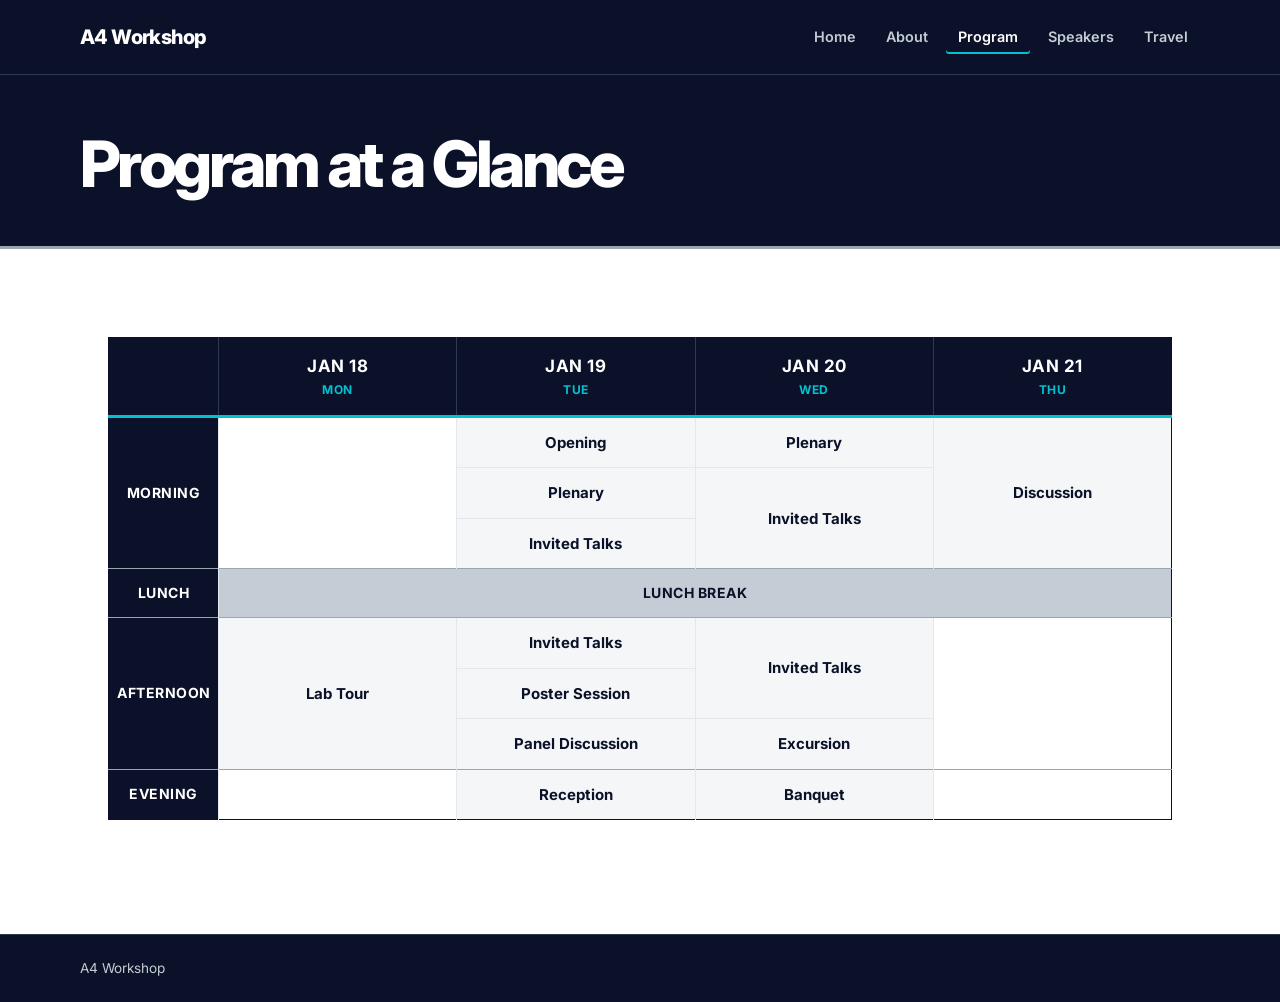
==== commit 68139fd7: "Update shared navigation links" ====
--- a/program-at-a-glance.html
+++ b/program-at-a-glance.html
@@ -17,7 +17,8 @@
         <a class="brand" href="index.html" aria-label="A4 Workshop home">A4 Workshop</a>
         <button class="menu-toggle" type="button" aria-expanded="false" aria-controls="primary-navigation">Menu</button>
         <nav id="primary-navigation" class="primary-navigation" aria-label="Primary navigation">
-          <a href="index.html">Home</a>
+          <a href="https://a4workshop2027.org/2027/" target="_blank" rel="noopener noreferrer">Home</a>
+          <a href="index.html">About</a>
           <div class="nav-group active">
             <a class="program-link active" aria-current="page" href="program-at-a-glance.html">Program</a>
             <div id="program-submenu" class="program-submenu">
--- a/assets/css/style.css
+++ b/assets/css/style.css
@@ -48,7 +48,7 @@
 .page-hero h1 { margin-bottom: 0; color: var(--page-white); font-size: clamp(2.5rem, 5vw, 4.4rem); }
 .content-section { padding: 56px 0 82px; background: var(--page-white); }.section-note { max-width: 850px; margin-bottom: 30px; padding: 15px 17px; border-left: 3px solid var(--electric-cyan); background: var(--off-white); color: var(--slate-navy); font-size: 0.95rem; }
 
-.home-hero { padding-block: 76px 68px; }.home-hero-content { max-width: 950px; }.home-hero h1 { max-width: 920px; font-size: clamp(1.875rem, 4.125vw, 3.75rem); line-height: 1.08; letter-spacing: -0.05em; }.hero-event-details { display: flex; flex-wrap: wrap; align-items: center; gap: 12px 26px; max-width: 780px; margin-top: 30px; padding-top: 18px; border-top: 1px solid var(--soft-navy); }.hero-event-details p { margin: 0; color: var(--page-white); font-size: 1rem; font-weight: 600; line-height: 1.45; }.hero-event-details p:first-child { color: var(--electric-cyan); }.hero-event-details p + p { padding-left: 26px; border-left: 1px solid var(--soft-navy); }.home-content { padding-top: 62px; }.home-layout { display: grid; gap: 62px; }.home-section h2 { display: flex; align-items: center; gap: 10px; margin-bottom: 18px; }.home-section h2::before { content: ""; width: 10px; height: 10px; flex: 0 0 auto; background: var(--electric-cyan); }.organizer-list { border-top: 2px solid var(--medium-gray); }.organizer-row { display: grid; grid-template-columns: minmax(0, 1fr); align-items: baseline; padding: 20px 4px; border-bottom: 1px solid var(--light-gray); }.organizer-row h3, .history-list h3 { margin-bottom: 4px; color: var(--navy); font-size: 1.05rem; }.organizer-row p, .history-list p { margin-bottom: 0; color: var(--slate-navy); }.history-list { position: relative; display: grid; gap: 0; max-width: 800px; margin: 0; padding: 0; list-style: none; }.history-list::before { content: ""; position: absolute; top: 12px; bottom: 12px; left: 4px; width: 1px; background: var(--medium-gray); }.history-list li { position: relative; display: grid; grid-template-columns: 132px minmax(0, 1fr); gap: 26px; padding: 0 0 26px 24px; }.history-list li::before { content: ""; position: absolute; top: 6px; left: 0; width: 9px; height: 9px; background: var(--electric-cyan); }.history-list li p + p { margin-top: 4px; }.history-year { color: var(--navy) !important; font-weight: 700; }
+.home-hero { padding-block: 76px 68px; }.home-hero-content { max-width: 950px; }.home-hero h1 { max-width: 920px; font-size: clamp(1.875rem, 4.125vw, 3.75rem); line-height: 1.08; letter-spacing: -0.05em; }.hero-event-details { display: flex; flex-wrap: wrap; align-items: center; gap: 12px 26px; max-width: 780px; margin-top: 30px; padding-top: 18px; border-top: 1px solid var(--soft-navy); }.hero-event-details p { margin: 0; color: var(--page-white); font-size: 1rem; font-weight: 600; line-height: 1.45; }.hero-event-details p:first-child { color: var(--electric-cyan); }.hero-event-details p + p { padding-left: 26px; border-left: 1px solid var(--soft-navy); }.home-content { padding-top: 62px; }.home-layout { display: grid; gap: 62px; }.home-section h2 { display: flex; align-items: center; gap: 10px; margin-bottom: 18px; }.home-section h2::before { content: ""; width: 10px; height: 10px; flex: 0 0 auto; background: var(--electric-cyan); }.organizer-list { border-top: 2px solid var(--medium-gray); }.organizer-row { display: grid; grid-template-columns: minmax(0, 1fr); align-items: baseline; padding: 20px 4px; border-bottom: 1px solid var(--light-gray); }.organizer-row h3, .history-list h3 { margin-bottom: 4px; color: var(--navy); font-size: 1.05rem; }.organizer-row p, .history-list p { margin-bottom: 0; color: var(--slate-navy); }.history-list { position: relative; display: grid; gap: 0; max-width: 800px; margin: 0; padding: 20px 0 0; border-top: 2px solid var(--medium-gray); list-style: none; }.history-list::before { content: ""; position: absolute; top: 32px; bottom: 12px; left: 4px; width: 1px; background: var(--medium-gray); }.history-list li { position: relative; display: grid; grid-template-columns: 132px minmax(0, 1fr); gap: 26px; padding: 0 0 26px 24px; }.history-list li::before { content: ""; position: absolute; top: 6px; left: 0; width: 9px; height: 9px; background: var(--electric-cyan); }.history-list li p + p { margin-top: 4px; }.history-year { color: var(--navy) !important; font-weight: 700; }
 
 .speaker-notice { max-width: 760px; margin: 0 0 34px; color: var(--slate-navy); font-size: 1rem; font-weight: 500; line-height: 1.6; }.speaker-section + .speaker-section { margin-top: 54px; }.speaker-section h2 { display: flex; align-items: center; gap: 10px; margin-bottom: 15px; color: var(--navy); }.speaker-section h2::before { content: ""; width: 10px; height: 10px; flex: 0 0 auto; background: var(--electric-cyan); }.speaker-table { width: 100%; border-collapse: collapse; border-top: 2px solid var(--medium-gray); }.speaker-table th, .speaker-table td { padding: 18px 4px; border-bottom: 1px solid var(--light-gray); text-align: left; vertical-align: top; }.speaker-table th { background: var(--off-white); color: var(--navy); font-size: 0.8rem; font-weight: 700; letter-spacing: 0.06em; text-transform: uppercase; }.speaker-table th:first-child, .speaker-table td:first-child { width: 42%; }.speaker-table td:first-child { color: var(--navy); font-size: 1.08rem; font-weight: 700; line-height: 1.35; }.speaker-table td:last-child { color: var(--slate-navy); line-height: 1.5; }.history-list h3 a { color: var(--electric-cyan); font-size: 0.84em; font-weight: 600; text-decoration: none; }.history-list h3 a:hover, .history-list h3 a:focus-visible { color: var(--navy); }.history-list h3 a:focus-visible { outline: 2px solid var(--electric-cyan); outline-offset: 3px; }
 
@@ -56,9 +56,14 @@
 
 .program-overview { margin: 0; padding: 32px 28px; background: var(--page-white); }.program-overview-scroll { overflow-x: auto; overscroll-behavior-inline: contain; }.program-overview-scroll:focus-visible { outline: 3px solid var(--electric-cyan); outline-offset: 3px; }.program-overview-table { width: 100%; min-width: 900px; border: 1px solid var(--navy); border-collapse: collapse; table-layout: fixed; }.program-overview-table thead th { padding: 14px 6px; background: var(--navy); border-bottom: 3px solid var(--electric-cyan); color: var(--page-white); font-size: 17px; font-weight: 700; letter-spacing: 0.5px; line-height: 1.7; text-align: center; text-transform: uppercase; }.program-overview-table thead th + th { border-left: 1px solid var(--slate-navy); }.program-overview-table thead th:first-child { width: 110px; }.program-overview-table thead span { display: block; color: var(--electric-cyan); font-size: 12px; font-weight: 700; }.program-overview-table tbody th { padding: 8px; background: var(--navy); border-top: 1.5px solid var(--medium-gray); color: var(--page-white); font-size: 14px; font-weight: 700; letter-spacing: 0.5px; line-height: 1.7; text-align: center; text-transform: uppercase; vertical-align: middle; }.program-overview-table tbody td { padding: 12px 8px; background: var(--off-white); border-top: 1px solid var(--light-gray); border-left: 1px solid var(--light-gray); color: var(--navy); font-size: 15px; font-weight: 700; line-height: 1.7; text-align: center; vertical-align: middle; }.program-overview-table tbody tr:first-child > * { border-top: 1.5px solid var(--medium-gray); }.program-overview-table .schedule-lunch > * { border-top: 1.5px solid var(--medium-gray); }.program-overview-table .schedule-lunch td { background: var(--cool-gray); font-size: 14px; letter-spacing: 0.5px; text-transform: uppercase; }.program-overview-table .schedule-lunch + tr > * { border-top: 1.5px solid var(--medium-gray); }.program-overview-table .schedule-evening > * { border-top: 1.5px solid var(--medium-gray); }.program-overview-table .schedule-empty { background: var(--page-white); }.glance-link { margin: 32px 0 0; }.glance-link a { color: var(--navy); font-weight: 700; text-decoration-color: var(--electric-cyan); text-decoration-thickness: 3px; text-underline-offset: 5px; }.visually-hidden { position: absolute; width: 1px; height: 1px; padding: 0; margin: -1px; overflow: hidden; clip: rect(0, 0, 0, 0); white-space: nowrap; border: 0; }
 .anchor-navigation { border-bottom: 1px solid var(--light-gray); background: var(--off-white); }.anchor-navigation .container { display: flex; gap: 24px; overflow-x: auto; }.anchor-navigation a { flex: 0 0 auto; padding: 14px 0 12px; color: var(--slate-navy); font-size: 0.9rem; font-weight: 700; text-decoration: none; }.anchor-navigation a:hover, .anchor-navigation a:focus-visible { color: var(--navy); box-shadow: inset 0 -2px 0 var(--electric-cyan); outline: none; }.travel-layout { display: grid; gap: 56px; }.travel-section { scroll-margin-top: 110px; }.travel-section-heading { margin-bottom: 14px; border-bottom: 2px solid var(--medium-gray); }.travel-section-heading h2 { margin-bottom: 12px; }.travel-panel { padding: 26px; border: 1px solid var(--light-gray); background: var(--off-white); }.travel-panel h3 { color: var(--navy); }.travel-panel p { max-width: 720px; margin-bottom: 0; color: var(--slate-navy); }
+.travel-panel a { color: var(--electric-cyan); }.travel-panel a:hover, .travel-panel a:focus-visible { color: var(--navy); }
 
 .site-footer { padding: 22px 0; background: var(--navy); border-top: 1px solid var(--slate-navy); color: var(--cool-gray); font-size: 0.85rem; }
 .home-hero h1, .history-list h3 { line-height: 1; }
+.speaker-section h2.speaker-heading-accent-end::before { content: none; }.speaker-section h2.speaker-heading-accent-end::after { content: ""; width: 12px; height: 12px; flex: 0 0 auto; align-self: flex-end; margin-bottom: 0.18em; background: var(--electric-cyan); }
+.home-section h2.heading-accent-end::before { content: none; }.home-section h2.heading-accent-end::after { content: ""; width: 12px; height: 12px; flex: 0 0 auto; align-self: flex-end; margin-bottom: 0.18em; background: var(--electric-cyan); }
+.organizer-row { padding: 16px 4px; }.organizer-row h3 { line-height: 1.35; }.organizer-row p { line-height: 1.45; }
 
 @media (max-width: 720px) { .header-inner { min-height: 64px; flex-wrap: wrap; padding-block: 12px; }.menu-toggle { display: block; }.primary-navigation { display: none; width: 100%; flex-direction: column; align-items: stretch; padding-top: 4px; }.primary-navigation.is-open { display: flex; }.primary-navigation > a, .program-link { display: block; width: 100%; padding: 10px 0; text-align: left; }.primary-navigation > a.active, .program-link.active, .nav-group.active > .program-link { box-shadow: inset 2px 0 0 var(--electric-cyan); padding-left: 10px; }.nav-group { width: 100%; }.program-submenu { display: block; position: static; min-width: 0; margin: 2px 0 5px; padding: 4px 0 4px 12px; border: 0; border-left: 1px solid var(--slate-navy); box-shadow: none; }.program-submenu a { padding: 8px 10px; }.gateway { min-height: calc(100vh - 116px); padding: 58px 0; }.gateway-content { margin-left: auto; }.gateway-links { grid-template-columns: 1fr; }.page-hero { padding: 44px 0 36px; }.home-hero { padding-block: 56px 50px; }.home-hero h1 { font-size: clamp(1.725rem, 7.5vw, 2.625rem); letter-spacing: -0.045em; }.hero-event-details { display: grid; gap: 10px; margin-top: 24px; padding-top: 16px; }.hero-event-details p { font-size: 0.98rem; }.hero-event-details p + p { padding-left: 0; border-left: 0; }.home-content { padding-top: 46px; }.home-layout { gap: 46px; }.home-section h2 { gap: 9px; margin-bottom: 16px; }.home-section h2::before { width: 9px; height: 9px; }.organizer-row { grid-template-columns: 1fr; gap: 7px; padding: 17px 0; }.organizer-role { font-size: 0.92rem; }.history-list li { grid-template-columns: 1fr; gap: 5px; padding-left: 22px; }.speaker-notice { margin-bottom: 28px; font-size: 0.96rem; }.speaker-section h2 { gap: 9px; }.speaker-section h2::before { width: 9px; height: 9px; }.speaker-table, .speaker-table thead, .speaker-table tbody, .speaker-table tr, .speaker-table th, .speaker-table td { display: block; width: 100%; }.speaker-table thead tr { display: grid; grid-template-columns: 42% 58%; }.speaker-table th, .speaker-table td { padding: 13px 0; }.speaker-table th:first-child, .speaker-table td:first-child { width: auto; }.speaker-table tbody tr { padding: 17px 0; border-bottom: 1px solid var(--light-gray); }.speaker-table tbody td { border: 0; padding: 0; }.speaker-table tbody td + td { margin-top: 6px; font-size: 0.94rem; }.full-program-day + .full-program-day { margin-top: 44px; }.full-program-day h2 { gap: 9px; }.full-program-day h2::before { width: 9px; height: 9px; }.full-program-table { min-width: 440px; }.full-program-table th, .full-program-table td { padding: 12px 13px; }.full-program-table th:first-child, .full-program-table td:first-child { width: 142px; }.travel-layout { gap: 42px; } }
 @media (prefers-reduced-motion: reduce) { html { scroll-behavior: auto; }.feature-link { transition: none; }.feature-link:hover { transform: none; } }
+@media (max-width: 720px) { .organizer-row { padding: 14px 0; } }
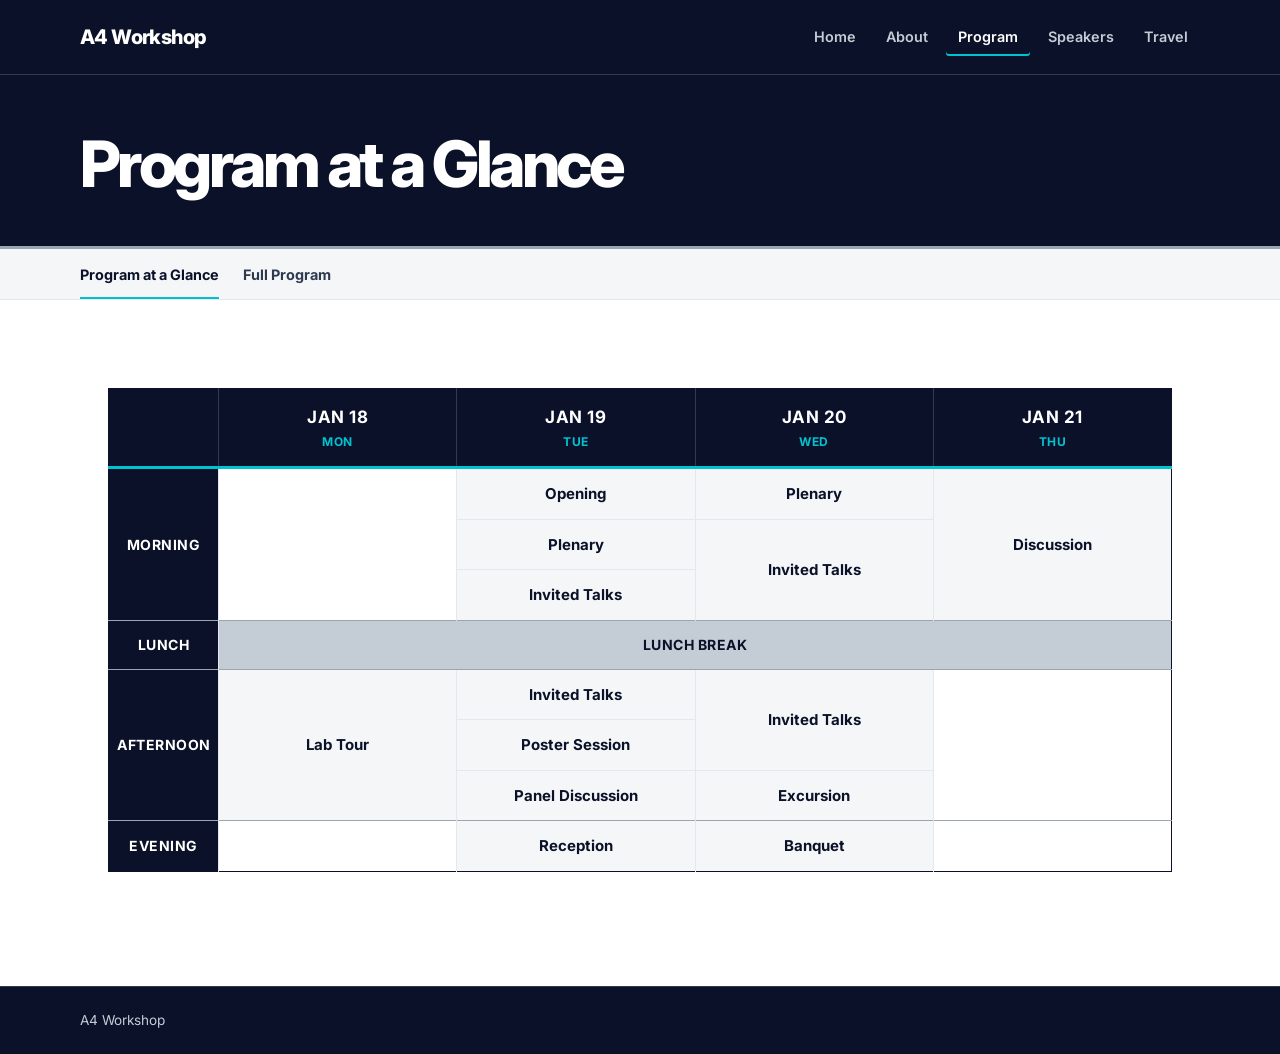
==== commit 099c0b2d: "Improve program navigation and add NANTA excursion details" ====
--- a/program-at-a-glance.html
+++ b/program-at-a-glance.html
@@ -8,7 +8,7 @@
     <link rel="preconnect" href="https://fonts.googleapis.com">
     <link rel="preconnect" href="https://fonts.gstatic.com" crossorigin>
     <link href="https://fonts.googleapis.com/css2?family=Inter:wght@400;500;600;700;800&display=swap" rel="stylesheet">
-    <link rel="stylesheet" href="assets/css/style.css?v=20260914-2">
+    <link rel="stylesheet" href="assets/css/style.css?v=20261013-2">
     <script src="assets/js/main.js" defer></script>
   </head>
   <body>
@@ -20,8 +20,9 @@
           <a href="https://a4workshop2027.org/2027/" target="_blank" rel="noopener noreferrer">Home</a>
           <a href="index.html">About</a>
           <div class="nav-group active">
-            <a class="program-link active" aria-current="page" href="program-at-a-glance.html">Program</a>
+            <a class="program-link active" href="program-at-a-glance.html">Program</a>
             <div id="program-submenu" class="program-submenu">
+              <a class="active" aria-current="page" href="program-at-a-glance.html">Program at a Glance</a>
               <a href="program.html">Full Program</a>
             </div>
           </div>
@@ -32,6 +33,12 @@
     </header>
     <main>
       <section class="page-hero"><div class="container"><h1>Program at a Glance</h1></div></section>
+      <nav class="anchor-navigation" aria-label="Program pages">
+        <div class="container">
+          <a aria-current="page" href="program-at-a-glance.html">Program at a Glance</a>
+          <a href="program.html">Full Program</a>
+        </div>
+      </nav>
       <section class="content-section"><div class="container">
         <figure class="program-overview">
           <figcaption class="visually-hidden">Four-day workshop overview, arranged by morning, lunch, afternoon, and evening.</figcaption>
--- a/assets/css/style.css
+++ b/assets/css/style.css
@@ -25,7 +25,8 @@
 .primary-navigation > a:hover, .primary-navigation > a:focus-visible, .program-link:hover, .program-link:focus-visible { color: var(--navy); background: var(--electric-cyan); outline: none; }
 .primary-navigation > a.active, .program-link.active, .nav-group.active > .program-link { color: var(--page-white); box-shadow: inset 0 -2px 0 var(--electric-cyan); }
 .nav-group { position: relative; }
-.program-submenu { display: none; position: absolute; top: calc(100% + 8px); left: 0; z-index: 20; min-width: 218px; padding: 6px; border: 1px solid var(--slate-navy); background: var(--navy); box-shadow: 0 12px 24px rgb(10 17 40 / 20%); }.nav-group:hover .program-submenu, .nav-group:focus-within .program-submenu, .nav-group.is-open .program-submenu { display: block; }.program-submenu a { display: block; color: var(--cool-gray); padding: 9px 10px; font-size: 0.88rem; font-weight: 600; text-decoration: none; }.program-submenu a:hover, .program-submenu a:focus-visible, .program-submenu a.active { color: var(--navy); background: var(--electric-cyan); outline: none; }
+.program-link { display: block; }
+.program-submenu { display: none; position: absolute; top: 100%; left: 0; z-index: 20; min-width: 218px; padding: 6px; border: 1px solid var(--slate-navy); background: var(--navy); box-shadow: 0 12px 24px rgb(10 17 40 / 20%); }.nav-group:hover .program-submenu, .nav-group:focus-within .program-submenu, .nav-group.is-open .program-submenu { display: block; }.program-submenu a { display: block; color: var(--cool-gray); padding: 9px 10px; font-size: 0.88rem; font-weight: 600; text-decoration: none; }.program-submenu a:hover, .program-submenu a:focus-visible, .program-submenu a.active { color: var(--navy); background: var(--electric-cyan); outline: none; }
 .menu-toggle { display: none; border: 1px solid var(--medium-gray); border-radius: 3px; background: transparent; color: var(--page-white); padding: 7px 10px; font: inherit; }
 .menu-toggle:focus-visible, a:focus-visible { outline: 3px solid var(--electric-cyan); outline-offset: 3px; }
 
@@ -56,7 +57,14 @@
 
 .program-overview { margin: 0; padding: 32px 28px; background: var(--page-white); }.program-overview-scroll { overflow-x: auto; overscroll-behavior-inline: contain; }.program-overview-scroll:focus-visible { outline: 3px solid var(--electric-cyan); outline-offset: 3px; }.program-overview-table { width: 100%; min-width: 900px; border: 1px solid var(--navy); border-collapse: collapse; table-layout: fixed; }.program-overview-table thead th { padding: 14px 6px; background: var(--navy); border-bottom: 3px solid var(--electric-cyan); color: var(--page-white); font-size: 17px; font-weight: 700; letter-spacing: 0.5px; line-height: 1.7; text-align: center; text-transform: uppercase; }.program-overview-table thead th + th { border-left: 1px solid var(--slate-navy); }.program-overview-table thead th:first-child { width: 110px; }.program-overview-table thead span { display: block; color: var(--electric-cyan); font-size: 12px; font-weight: 700; }.program-overview-table tbody th { padding: 8px; background: var(--navy); border-top: 1.5px solid var(--medium-gray); color: var(--page-white); font-size: 14px; font-weight: 700; letter-spacing: 0.5px; line-height: 1.7; text-align: center; text-transform: uppercase; vertical-align: middle; }.program-overview-table tbody td { padding: 12px 8px; background: var(--off-white); border-top: 1px solid var(--light-gray); border-left: 1px solid var(--light-gray); color: var(--navy); font-size: 15px; font-weight: 700; line-height: 1.7; text-align: center; vertical-align: middle; }.program-overview-table tbody tr:first-child > * { border-top: 1.5px solid var(--medium-gray); }.program-overview-table .schedule-lunch > * { border-top: 1.5px solid var(--medium-gray); }.program-overview-table .schedule-lunch td { background: var(--cool-gray); font-size: 14px; letter-spacing: 0.5px; text-transform: uppercase; }.program-overview-table .schedule-lunch + tr > * { border-top: 1.5px solid var(--medium-gray); }.program-overview-table .schedule-evening > * { border-top: 1.5px solid var(--medium-gray); }.program-overview-table .schedule-empty { background: var(--page-white); }.glance-link { margin: 32px 0 0; }.glance-link a { color: var(--navy); font-weight: 700; text-decoration-color: var(--electric-cyan); text-decoration-thickness: 3px; text-underline-offset: 5px; }.visually-hidden { position: absolute; width: 1px; height: 1px; padding: 0; margin: -1px; overflow: hidden; clip: rect(0, 0, 0, 0); white-space: nowrap; border: 0; }
 .anchor-navigation { border-bottom: 1px solid var(--light-gray); background: var(--off-white); }.anchor-navigation .container { display: flex; gap: 24px; overflow-x: auto; }.anchor-navigation a { flex: 0 0 auto; padding: 14px 0 12px; color: var(--slate-navy); font-size: 0.9rem; font-weight: 700; text-decoration: none; }.anchor-navigation a:hover, .anchor-navigation a:focus-visible { color: var(--navy); box-shadow: inset 0 -2px 0 var(--electric-cyan); outline: none; }.travel-layout { display: grid; gap: 56px; }.travel-section { scroll-margin-top: 110px; }.travel-section-heading { margin-bottom: 14px; border-bottom: 2px solid var(--medium-gray); }.travel-section-heading h2 { margin-bottom: 12px; }.travel-panel { padding: 26px; border: 1px solid var(--light-gray); background: var(--off-white); }.travel-panel h3 { color: var(--navy); }.travel-panel p { max-width: 720px; margin-bottom: 0; color: var(--slate-navy); }
+.anchor-navigation a[aria-current="page"] { color: var(--navy); box-shadow: inset 0 -2px 0 var(--electric-cyan); }
 .travel-panel a { color: var(--electric-cyan); }.travel-panel a:hover, .travel-panel a:focus-visible { color: var(--navy); }
+#excursion { min-width: 0; }
+#excursion .travel-panel p { max-width: none; }
+.excursion-photo { max-width: 720px; margin: 0 0 24px; }
+.excursion-photo img { display: block; width: 100%; height: auto; }
+.excursion-photo figcaption { margin-top: 8px; color: var(--slate-navy); font-size: 0.8rem; line-height: 1.5; }
+.excursion-photo figcaption a { color: var(--slate-navy); text-underline-offset: 2px; }
 
 .site-footer { padding: 22px 0; background: var(--navy); border-top: 1px solid var(--slate-navy); color: var(--cool-gray); font-size: 0.85rem; }
 .home-hero h1, .history-list h3 { line-height: 1; }
